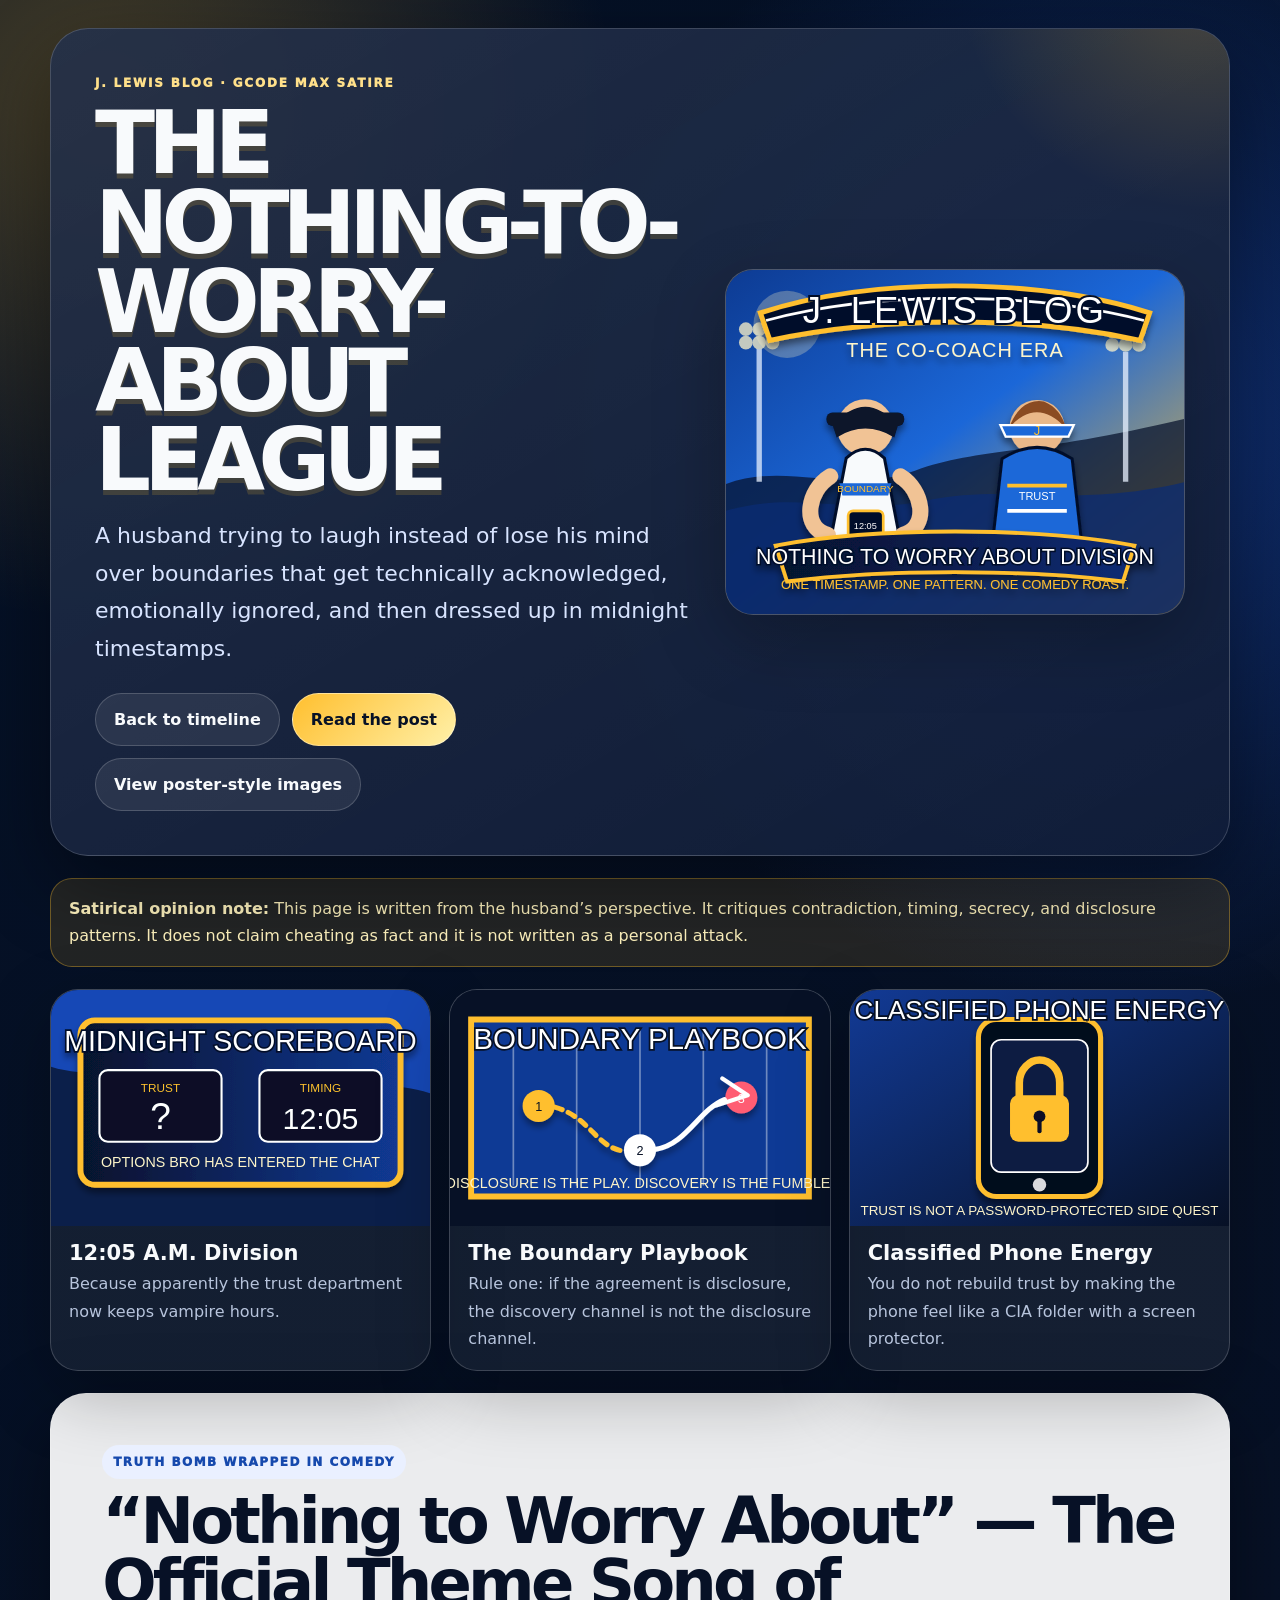
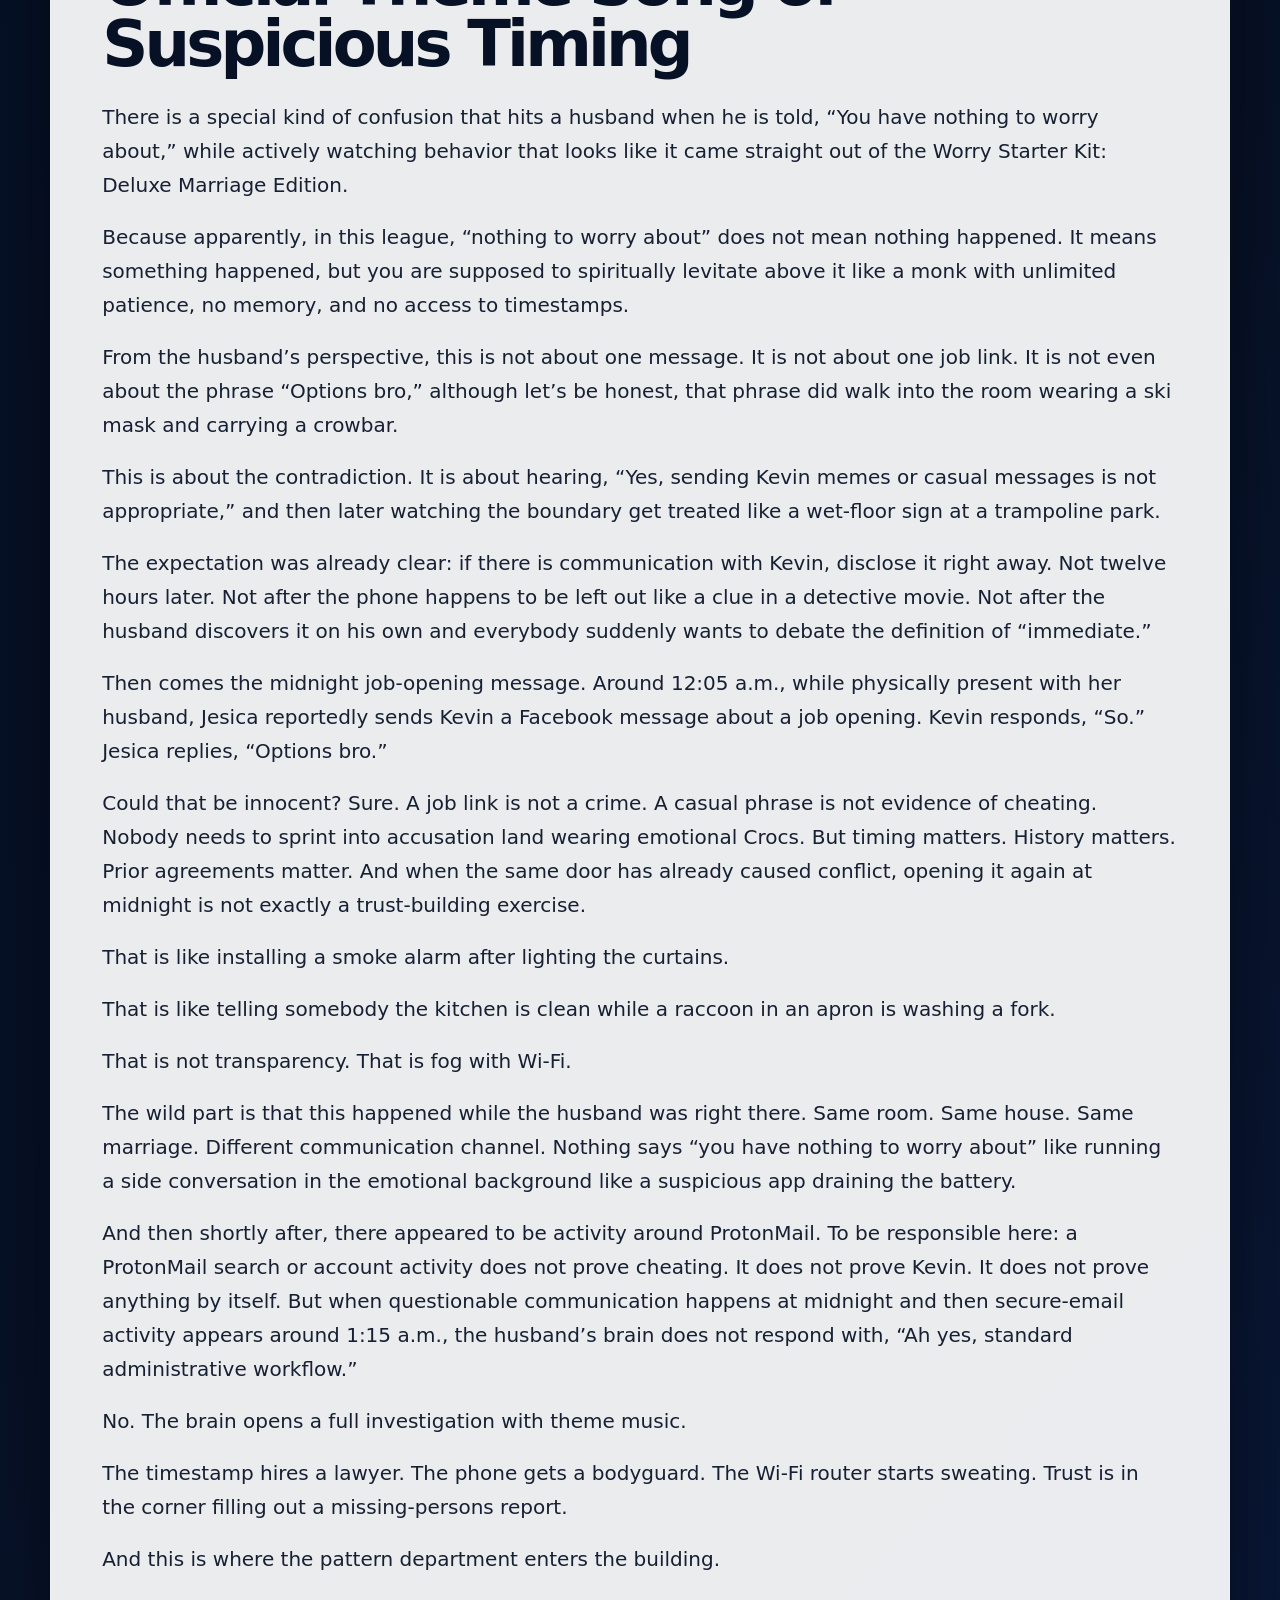
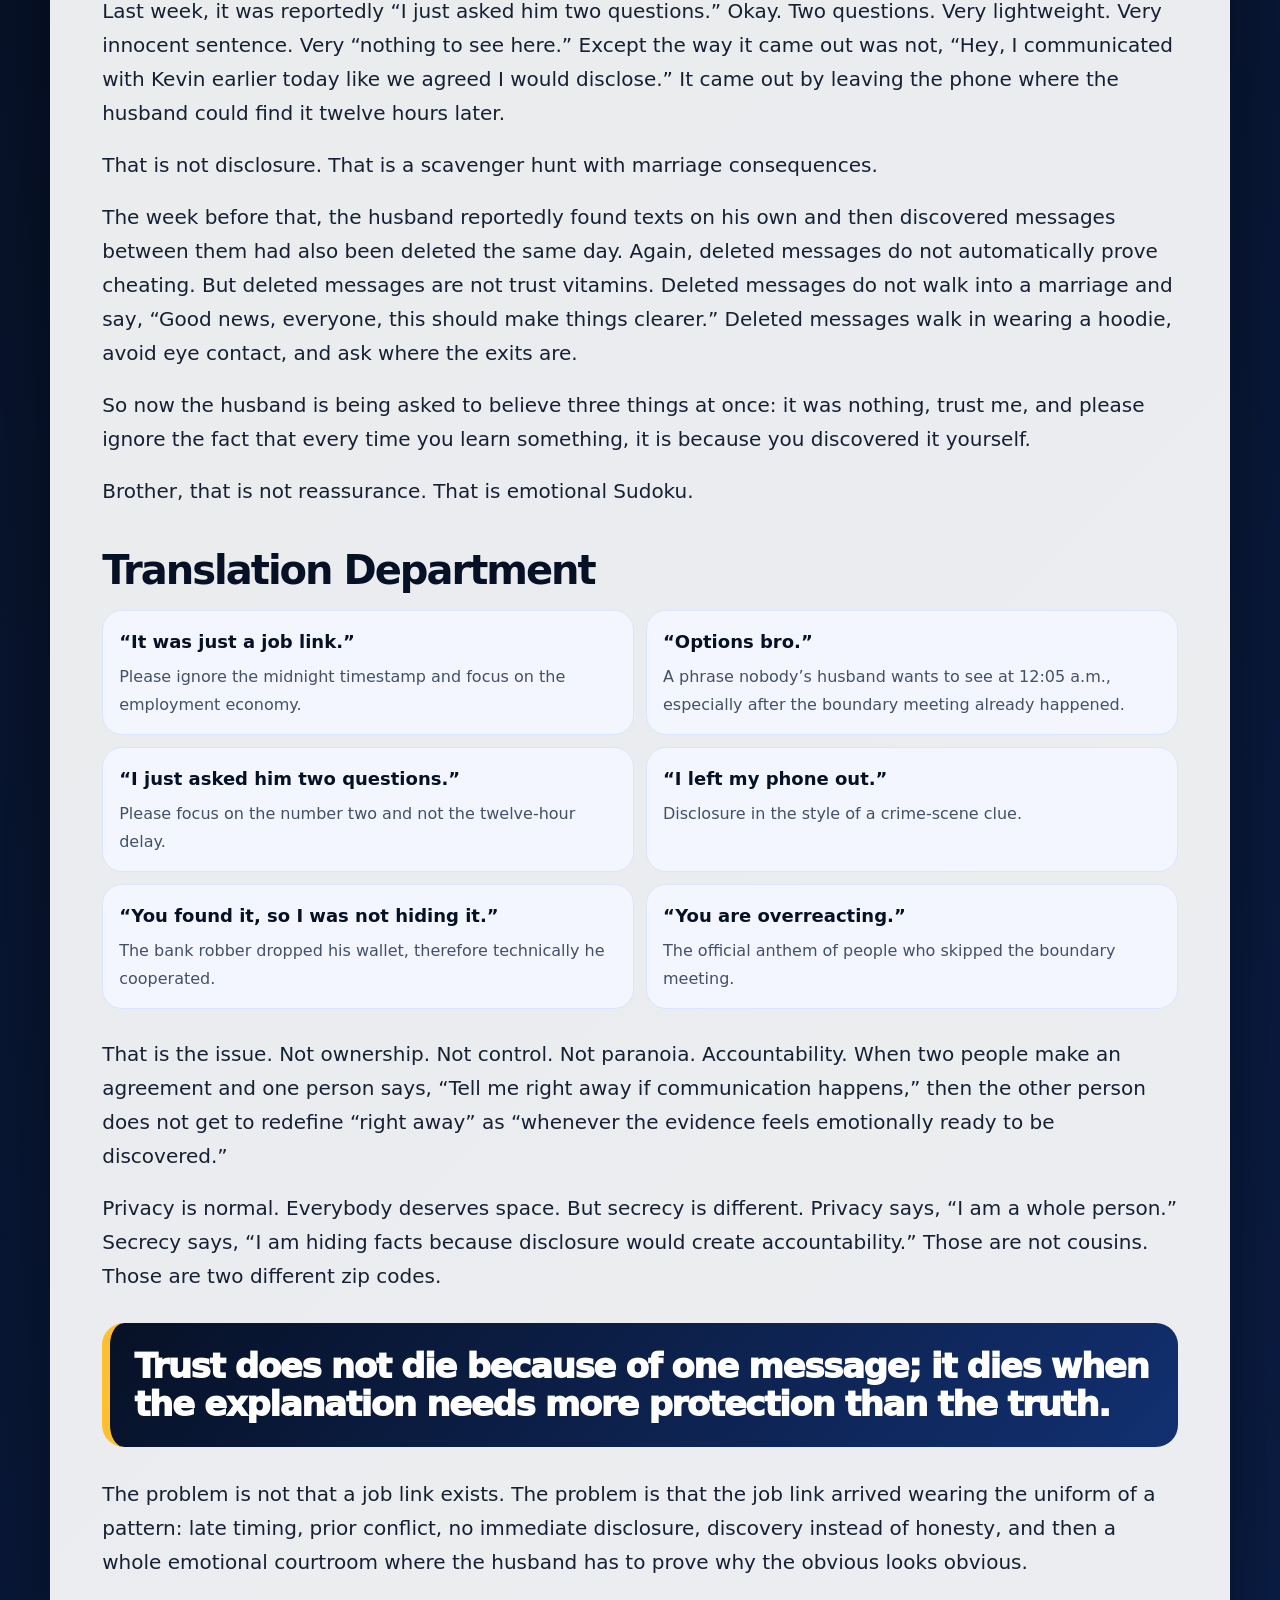
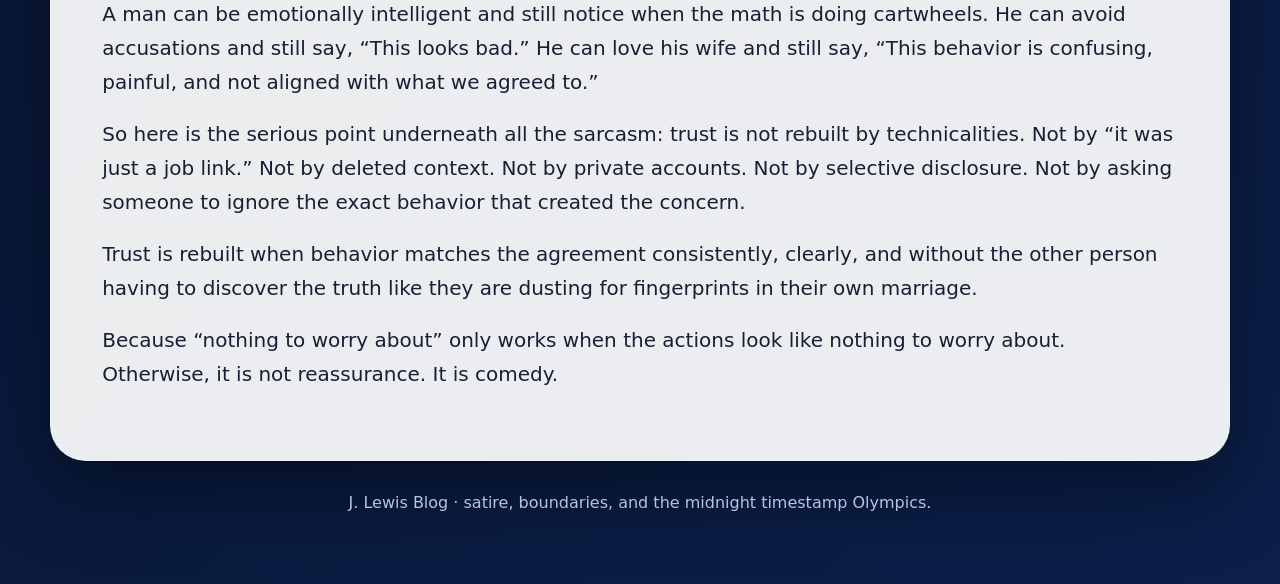
==== nothing-to-worry-about.html @ 097d2acc "Move J Lewis blog to subpage" ====
<!DOCTYPE html>
<html lang="en">
<head>
  <meta charset="utf-8" />
  <meta name="viewport" content="width=device-width, initial-scale=1" />
  <title>J. Lewis Blog | The Nothing-To-Worry-About League</title>
  <meta name="description" content="A satirical J. Lewis blog post about boundaries, midnight messages, disclosure-by-discovery, and the contradiction between reassurance and behavior." />
  <meta property="og:title" content="J. Lewis Blog | The Nothing-To-Worry-About League" />
  <meta property="og:description" content="A truth bomb wrapped in comedy: from the husband's perspective, the issue is not one message — it is trust, timing, secrecy, and mixed signals." />
  <meta property="og:image" content="assets/coach-poster.svg" />
  <link rel="stylesheet" href="styles.css" />
</head>
<body>
  <main class="site-shell">
    <header class="hero">
      <div class="hero-copy">
        <p class="eyebrow">J. Lewis Blog · Gcode Max Satire</p>
        <h1>The Nothing-To-Worry-About League</h1>
        <p class="subtitle">A husband trying to laugh instead of lose his mind over boundaries that get technically acknowledged, emotionally ignored, and then dressed up in midnight timestamps.</p>
        <div class="hero-actions">
          <a href="index.html" class="button">Back to timeline</a>
          <a href="#post" class="button primary">Read the post</a>
          <a href="#posters" class="button">View poster-style images</a>
        </div>
      </div>
      <figure class="hero-art">
        <img src="assets/coach-poster.svg" alt="Blue and gold sports-poster style image for the J. Lewis blog" />
      </figure>
    </header>

    <section class="notice">
      <strong>Satirical opinion note:</strong> This page is written from the husband’s perspective. It critiques contradiction, timing, secrecy, and disclosure patterns. It does not claim cheating as fact and it is not written as a personal attack.
    </section>

    <section id="posters" class="poster-grid">
      <article class="poster-card">
        <img src="assets/midnight-scoreboard.svg" alt="Midnight scoreboard poster graphic" />
        <h2>12:05 A.M. Division</h2>
        <p>Because apparently the trust department now keeps vampire hours.</p>
      </article>
      <article class="poster-card">
        <img src="assets/boundary-playbook.svg" alt="Boundary playbook poster graphic" />
        <h2>The Boundary Playbook</h2>
        <p>Rule one: if the agreement is disclosure, the discovery channel is not the disclosure channel.</p>
      </article>
      <article class="poster-card">
        <img src="assets/phone-locker.svg" alt="Phone locker poster graphic" />
        <h2>Classified Phone Energy</h2>
        <p>You do not rebuild trust by making the phone feel like a CIA folder with a screen protector.</p>
      </article>
    </section>

    <article id="post" class="blog-post">
      <p class="tagline">Truth bomb wrapped in comedy</p>
      <h2>“Nothing to Worry About” — The Official Theme Song of Suspicious Timing</h2>

      <p>There is a special kind of confusion that hits a husband when he is told, “You have nothing to worry about,” while actively watching behavior that looks like it came straight out of the Worry Starter Kit: Deluxe Marriage Edition.</p>

      <p>Because apparently, in this league, “nothing to worry about” does not mean nothing happened. It means something happened, but you are supposed to spiritually levitate above it like a monk with unlimited patience, no memory, and no access to timestamps.</p>

      <p>From the husband’s perspective, this is not about one message. It is not about one job link. It is not even about the phrase “Options bro,” although let’s be honest, that phrase did walk into the room wearing a ski mask and carrying a crowbar.</p>

      <p>This is about the contradiction. It is about hearing, “Yes, sending Kevin memes or casual messages is not appropriate,” and then later watching the boundary get treated like a wet-floor sign at a trampoline park.</p>

      <p>The expectation was already clear: if there is communication with Kevin, disclose it right away. Not twelve hours later. Not after the phone happens to be left out like a clue in a detective movie. Not after the husband discovers it on his own and everybody suddenly wants to debate the definition of “immediate.”</p>

      <p>Then comes the midnight job-opening message. Around 12:05 a.m., while physically present with her husband, Jesica reportedly sends Kevin a Facebook message about a job opening. Kevin responds, “So.” Jesica replies, “Options bro.”</p>

      <p>Could that be innocent? Sure. A job link is not a crime. A casual phrase is not evidence of cheating. Nobody needs to sprint into accusation land wearing emotional Crocs. But timing matters. History matters. Prior agreements matter. And when the same door has already caused conflict, opening it again at midnight is not exactly a trust-building exercise.</p>

      <p>That is like installing a smoke alarm after lighting the curtains.</p>
      <p>That is like telling somebody the kitchen is clean while a raccoon in an apron is washing a fork.</p>
      <p>That is not transparency. That is fog with Wi-Fi.</p>

      <p>The wild part is that this happened while the husband was right there. Same room. Same house. Same marriage. Different communication channel. Nothing says “you have nothing to worry about” like running a side conversation in the emotional background like a suspicious app draining the battery.</p>

      <p>And then shortly after, there appeared to be activity around ProtonMail. To be responsible here: a ProtonMail search or account activity does not prove cheating. It does not prove Kevin. It does not prove anything by itself. But when questionable communication happens at midnight and then secure-email activity appears around 1:15 a.m., the husband’s brain does not respond with, “Ah yes, standard administrative workflow.”</p>

      <p>No. The brain opens a full investigation with theme music.</p>

      <p>The timestamp hires a lawyer. The phone gets a bodyguard. The Wi-Fi router starts sweating. Trust is in the corner filling out a missing-persons report.</p>

      <p>And this is where the pattern department enters the building.</p>

      <p>Last week, it was reportedly “I just asked him two questions.” Okay. Two questions. Very lightweight. Very innocent sentence. Very “nothing to see here.” Except the way it came out was not, “Hey, I communicated with Kevin earlier today like we agreed I would disclose.” It came out by leaving the phone where the husband could find it twelve hours later.</p>

      <p>That is not disclosure. That is a scavenger hunt with marriage consequences.</p>

      <p>The week before that, the husband reportedly found texts on his own and then discovered messages between them had also been deleted the same day. Again, deleted messages do not automatically prove cheating. But deleted messages are not trust vitamins. Deleted messages do not walk into a marriage and say, “Good news, everyone, this should make things clearer.” Deleted messages walk in wearing a hoodie, avoid eye contact, and ask where the exits are.</p>

      <p>So now the husband is being asked to believe three things at once: it was nothing, trust me, and please ignore the fact that every time you learn something, it is because you discovered it yourself.</p>

      <p>Brother, that is not reassurance. That is emotional Sudoku.</p>

      <h3>Translation Department</h3>

      <div class="translation-grid">
        <div><strong>“It was just a job link.”</strong><span>Please ignore the midnight timestamp and focus on the employment economy.</span></div>
        <div><strong>“Options bro.”</strong><span>A phrase nobody’s husband wants to see at 12:05 a.m., especially after the boundary meeting already happened.</span></div>
        <div><strong>“I just asked him two questions.”</strong><span>Please focus on the number two and not the twelve-hour delay.</span></div>
        <div><strong>“I left my phone out.”</strong><span>Disclosure in the style of a crime-scene clue.</span></div>
        <div><strong>“You found it, so I was not hiding it.”</strong><span>The bank robber dropped his wallet, therefore technically he cooperated.</span></div>
        <div><strong>“You are overreacting.”</strong><span>The official anthem of people who skipped the boundary meeting.</span></div>
      </div>

      <p>That is the issue. Not ownership. Not control. Not paranoia. Accountability. When two people make an agreement and one person says, “Tell me right away if communication happens,” then the other person does not get to redefine “right away” as “whenever the evidence feels emotionally ready to be discovered.”</p>

      <p>Privacy is normal. Everybody deserves space. But secrecy is different. Privacy says, “I am a whole person.” Secrecy says, “I am hiding facts because disclosure would create accountability.” Those are not cousins. Those are two different zip codes.</p>

      <blockquote>Trust does not die because of one message; it dies when the explanation needs more protection than the truth.</blockquote>

      <p>The problem is not that a job link exists. The problem is that the job link arrived wearing the uniform of a pattern: late timing, prior conflict, no immediate disclosure, discovery instead of honesty, and then a whole emotional courtroom where the husband has to prove why the obvious looks obvious.</p>

      <p>A man can be emotionally intelligent and still notice when the math is doing cartwheels. He can avoid accusations and still say, “This looks bad.” He can love his wife and still say, “This behavior is confusing, painful, and not aligned with what we agreed to.”</p>

      <p>So here is the serious point underneath all the sarcasm: trust is not rebuilt by technicalities. Not by “it was just a job link.” Not by deleted context. Not by private accounts. Not by selective disclosure. Not by asking someone to ignore the exact behavior that created the concern.</p>

      <p>Trust is rebuilt when behavior matches the agreement consistently, clearly, and without the other person having to discover the truth like they are dusting for fingerprints in their own marriage.</p>

      <p>Because “nothing to worry about” only works when the actions look like nothing to worry about. Otherwise, it is not reassurance. It is comedy.</p>
    </article>

    <footer>
      <p>J. Lewis Blog · satire, boundaries, and the midnight timestamp Olympics.</p>
    </footer>
  </main>
</body>
</html>
---- styles.css ----
:root {
  --bg: #071126;
  --bg2: #0b1f4a;
  --panel: rgba(9, 22, 51, 0.88);
  --panel2: rgba(255, 255, 255, 0.06);
  --line: rgba(255, 255, 255, 0.18);
  --text: #f8fafc;
  --muted: #b7c4dc;
  --gold: #ffbf2e;
  --gold2: #ffe08a;
  --blue: #1f65ff;
  --navy: #06112c;
  --white: #ffffff;
  --danger: #ff5d73;
  --radius: 28px;
  --shadow: 0 28px 80px rgba(0, 0, 0, 0.42);
}

* { box-sizing: border-box; }

html { scroll-behavior: smooth; }

body {
  margin: 0;
  font-family: ui-sans-serif, system-ui, -apple-system, BlinkMacSystemFont, "Segoe UI", sans-serif;
  color: var(--text);
  background:
    radial-gradient(circle at 8% 2%, rgba(255, 191, 46, .26), transparent 32rem),
    radial-gradient(circle at 88% 8%, rgba(31, 101, 255, .36), transparent 36rem),
    linear-gradient(135deg, #041025 0%, #071126 44%, #0b1f4a 100%);
  line-height: 1.7;
}

.site-shell {
  width: min(1180px, calc(100% - 28px));
  margin: 0 auto;
  padding: 28px 0 52px;
}

.hero {
  display: grid;
  grid-template-columns: 1fr minmax(280px, 460px);
  gap: 24px;
  align-items: center;
  padding: clamp(22px, 4vw, 44px);
  border: 1px solid var(--line);
  border-radius: calc(var(--radius) + 10px);
  background:
    linear-gradient(150deg, rgba(255,255,255,.10), rgba(255,255,255,.03)),
    var(--panel);
  box-shadow: var(--shadow);
  overflow: hidden;
  position: relative;
}

.hero::before {
  content: "";
  position: absolute;
  inset: -40% -20% auto auto;
  width: 520px;
  height: 520px;
  background: radial-gradient(circle, rgba(255, 191, 46, .23), transparent 68%);
  pointer-events: none;
}

.eyebrow {
  margin: 0 0 10px;
  color: var(--gold2);
  text-transform: uppercase;
  font-weight: 950;
  letter-spacing: .15em;
  font-size: 12px;
}

h1 {
  margin: 0;
  font-size: clamp(42px, 8vw, 88px);
  line-height: .9;
  letter-spacing: -.08em;
  text-transform: uppercase;
  text-shadow: 0 5px 0 rgba(255, 191, 46, .16);
}

.subtitle {
  max-width: 720px;
  margin: 18px 0 0;
  color: #d8e4ff;
  font-size: clamp(17px, 2vw, 22px);
}

.hero-actions {
  display: flex;
  flex-wrap: wrap;
  gap: 12px;
  margin-top: 26px;
}

.button {
  display: inline-flex;
  align-items: center;
  justify-content: center;
  border-radius: 999px;
  padding: 12px 18px;
  font-weight: 900;
  color: var(--text);
  text-decoration: none;
  border: 1px solid var(--line);
  background: rgba(255, 255, 255, .08);
}

.button.primary {
  background: linear-gradient(135deg, var(--gold), #fff0a8);
  color: #071126;
  border-color: rgba(255, 255, 255, .38);
}

.hero-art, .poster-card {
  margin: 0;
  border-radius: var(--radius);
  background: rgba(255, 255, 255, .06);
  border: 1px solid var(--line);
  overflow: hidden;
  box-shadow: 0 24px 70px rgba(0, 0, 0, .26);
}

.hero-art img, .poster-card img {
  display: block;
  width: 100%;
  height: auto;
}

.notice {
  margin: 22px 0;
  padding: 16px 18px;
  border-radius: 22px;
  border: 1px solid rgba(255, 191, 46, .36);
  background: rgba(255, 191, 46, .12);
  color: #fff3be;
}

.poster-grid {
  display: grid;
  grid-template-columns: repeat(3, 1fr);
  gap: 18px;
  margin: 22px 0;
}

.poster-card {
  padding-bottom: 18px;
}

.poster-card h2 {
  margin: 16px 18px 6px;
  font-size: 21px;
  line-height: 1.08;
}

.poster-card p {
  margin: 0 18px;
  color: var(--muted);
}

.blog-post {
  margin-top: 22px;
  padding: clamp(22px, 4vw, 56px);
  border: 1px solid var(--line);
  border-radius: calc(var(--radius) + 8px);
  background: rgba(255, 255, 255, .92);
  color: #172033;
  box-shadow: var(--shadow);
}

.blog-post .tagline {
  display: inline-flex;
  margin: 0 0 12px;
  border-radius: 999px;
  padding: 7px 11px;
  background: #eaf0ff;
  color: #1649ad;
  text-transform: uppercase;
  letter-spacing: .12em;
  font-size: 12px;
  font-weight: 950;
}

.blog-post h2 {
  color: #071126;
  font-size: clamp(34px, 6vw, 64px);
  line-height: .96;
  letter-spacing: -.06em;
  margin: 0 0 24px;
}

.blog-post h3 {
  color: #071126;
  font-size: clamp(26px, 4vw, 40px);
  line-height: 1;
  letter-spacing: -.05em;
  margin: 42px 0 18px;
}

.blog-post p {
  margin: 0 0 18px;
  font-size: clamp(17px, 1.8vw, 20px);
}

.translation-grid {
  display: grid;
  grid-template-columns: repeat(2, 1fr);
  gap: 12px;
  margin: 20px 0 28px;
}

.translation-grid div {
  border-radius: 20px;
  padding: 16px;
  background: #f3f6ff;
  border: 1px solid #dbe5ff;
}

.translation-grid strong {
  display: block;
  color: #071126;
  font-size: 18px;
  margin-bottom: 6px;
}

.translation-grid span {
  display: block;
  color: #445066;
}

blockquote {
  margin: 30px 0;
  padding: 24px;
  border-left: 8px solid var(--gold);
  border-radius: 22px;
  background: linear-gradient(135deg, #071126, #123071);
  color: #fff;
  font-size: clamp(23px, 3vw, 34px);
  line-height: 1.12;
  font-weight: 950;
  letter-spacing: -.04em;
}

footer {
  text-align: center;
  color: var(--muted);
  margin-top: 28px;
}

@media (max-width: 900px) {
  .hero, .poster-grid, .translation-grid {
    grid-template-columns: 1fr;
  }

  h1 {
    font-size: clamp(40px, 14vw, 68px);
  }
}
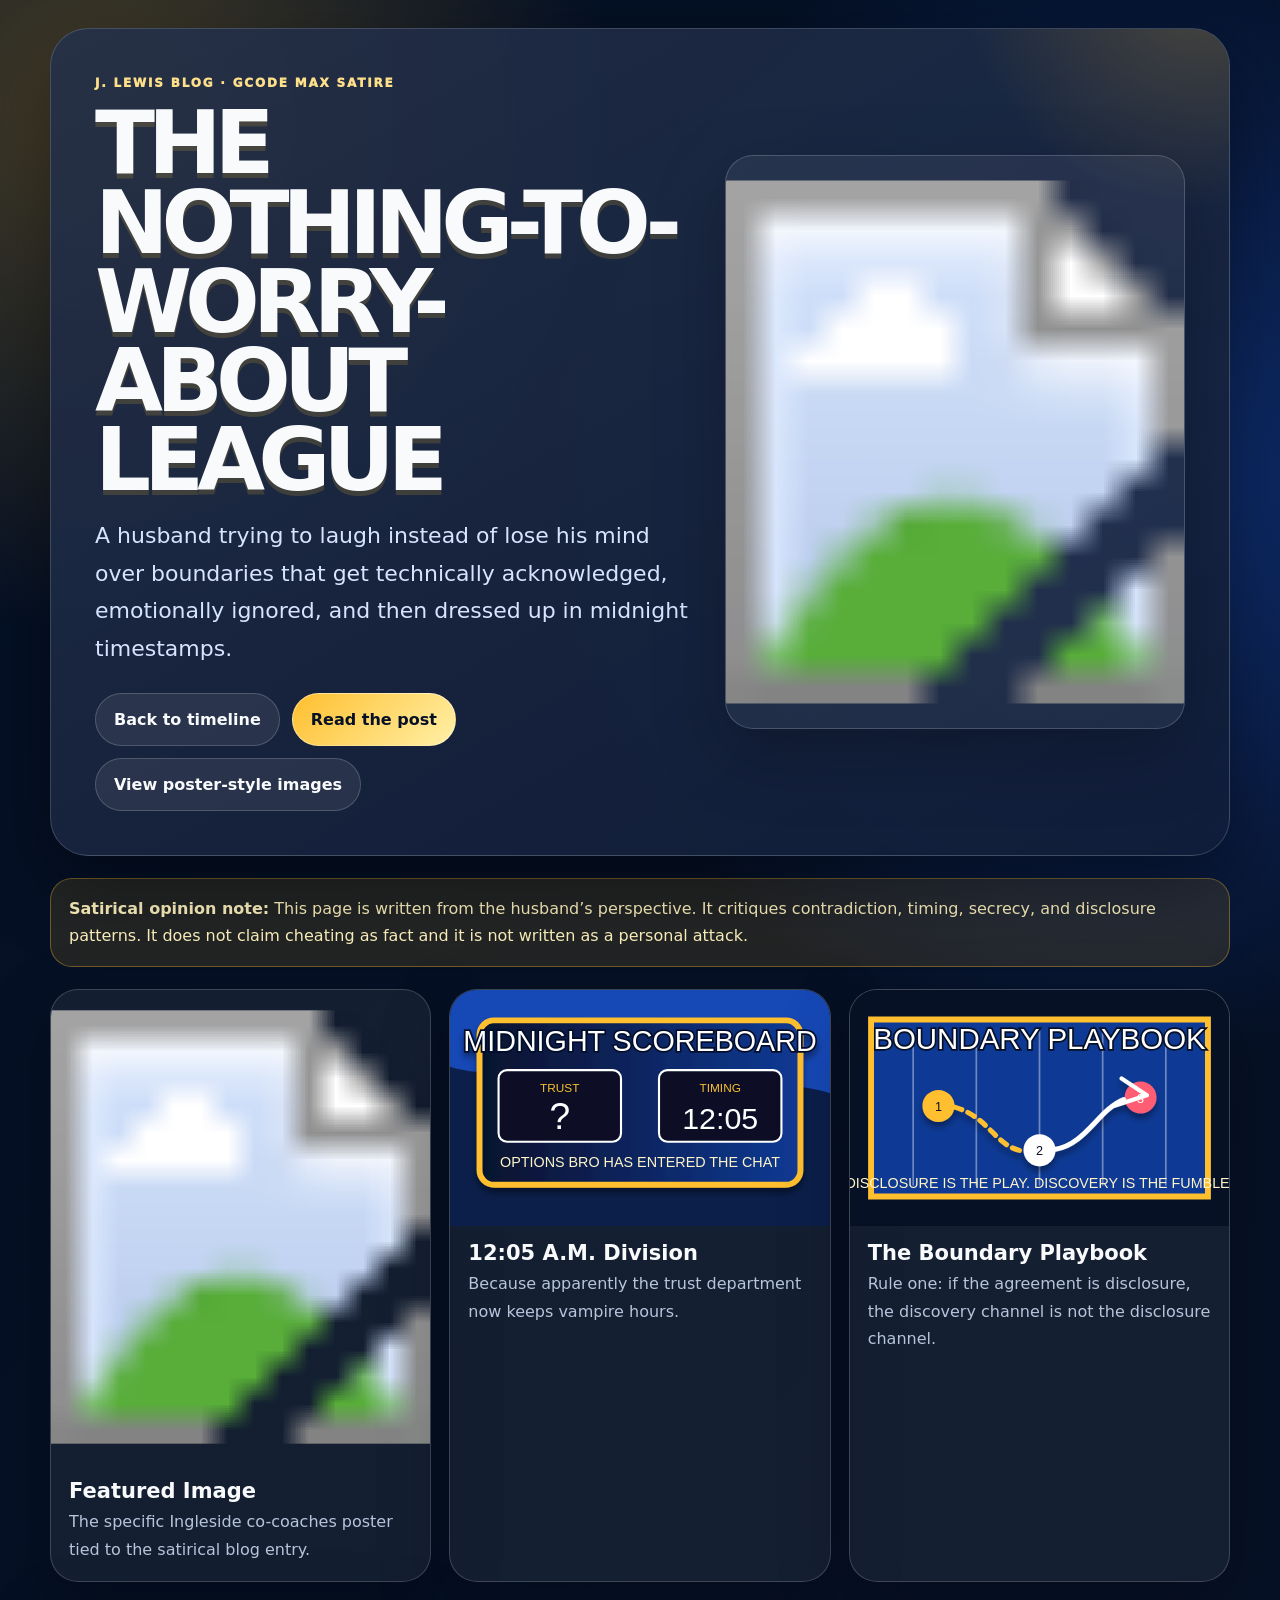
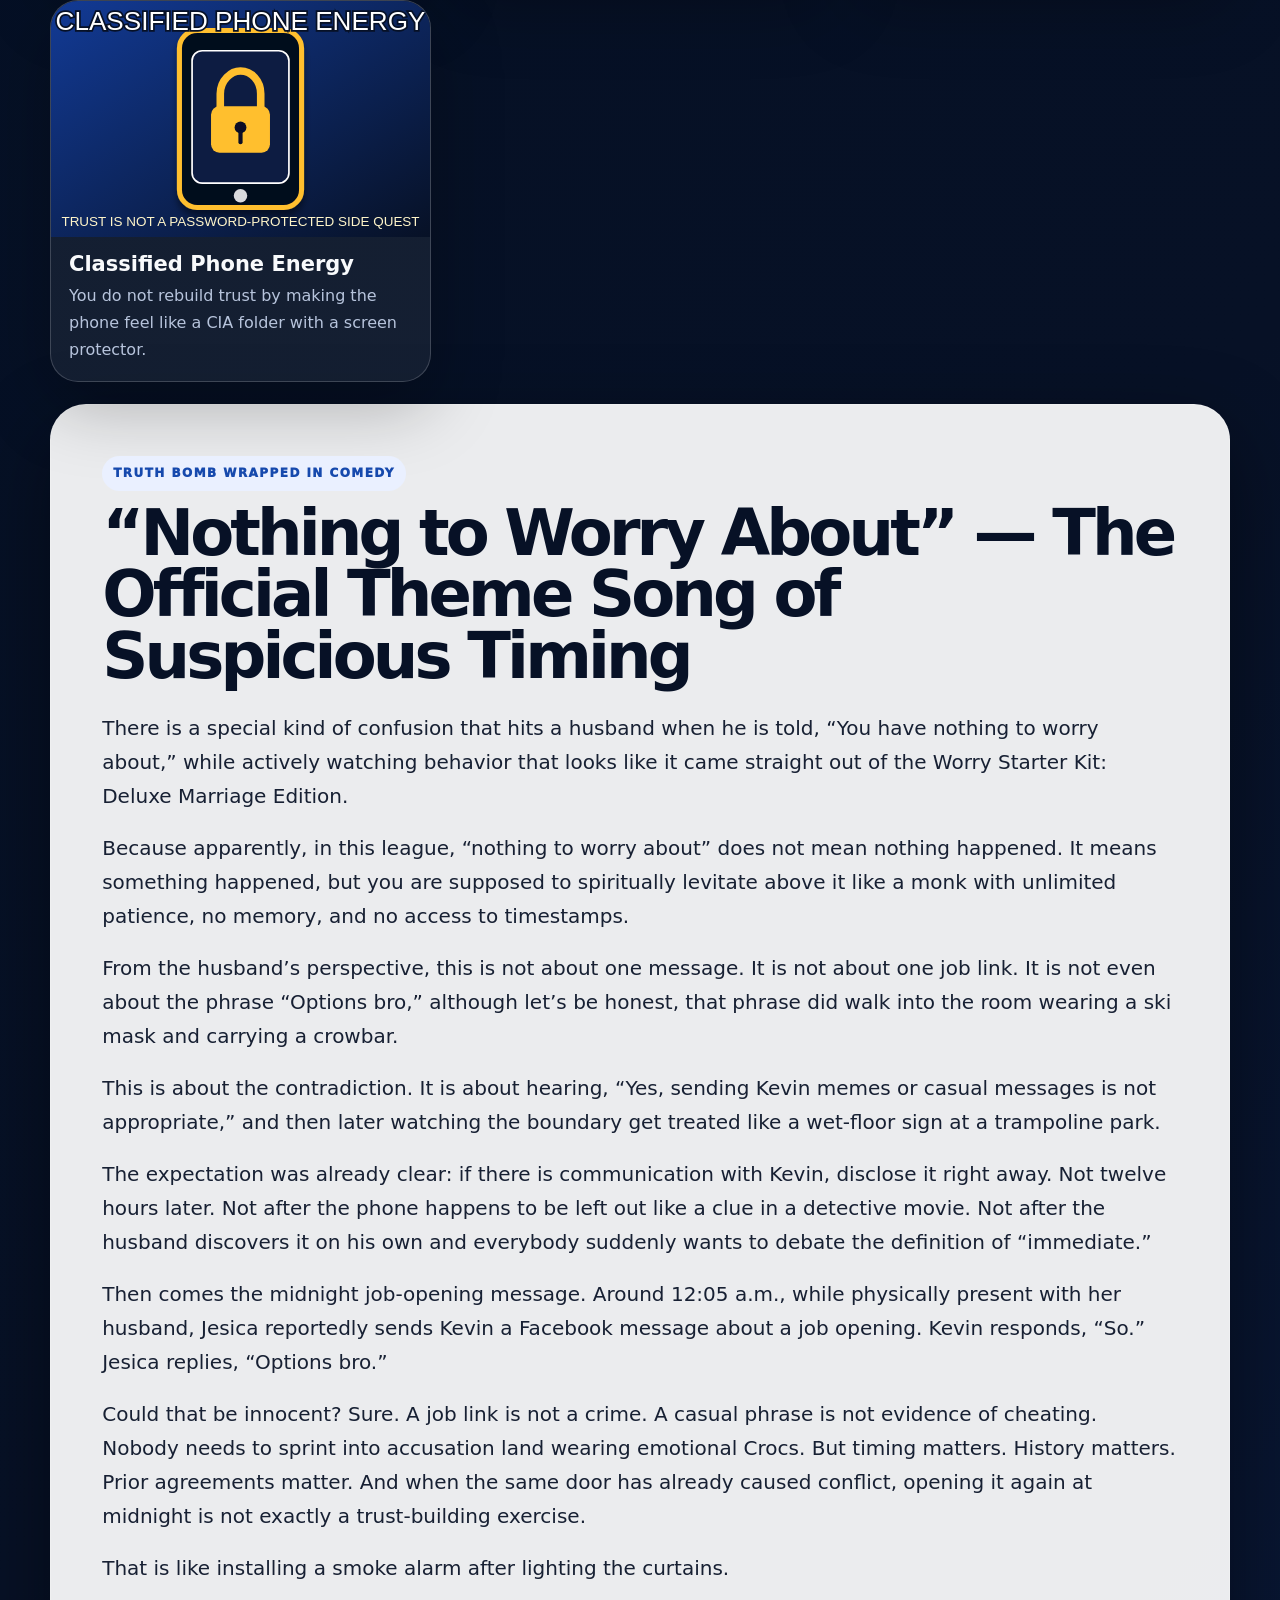
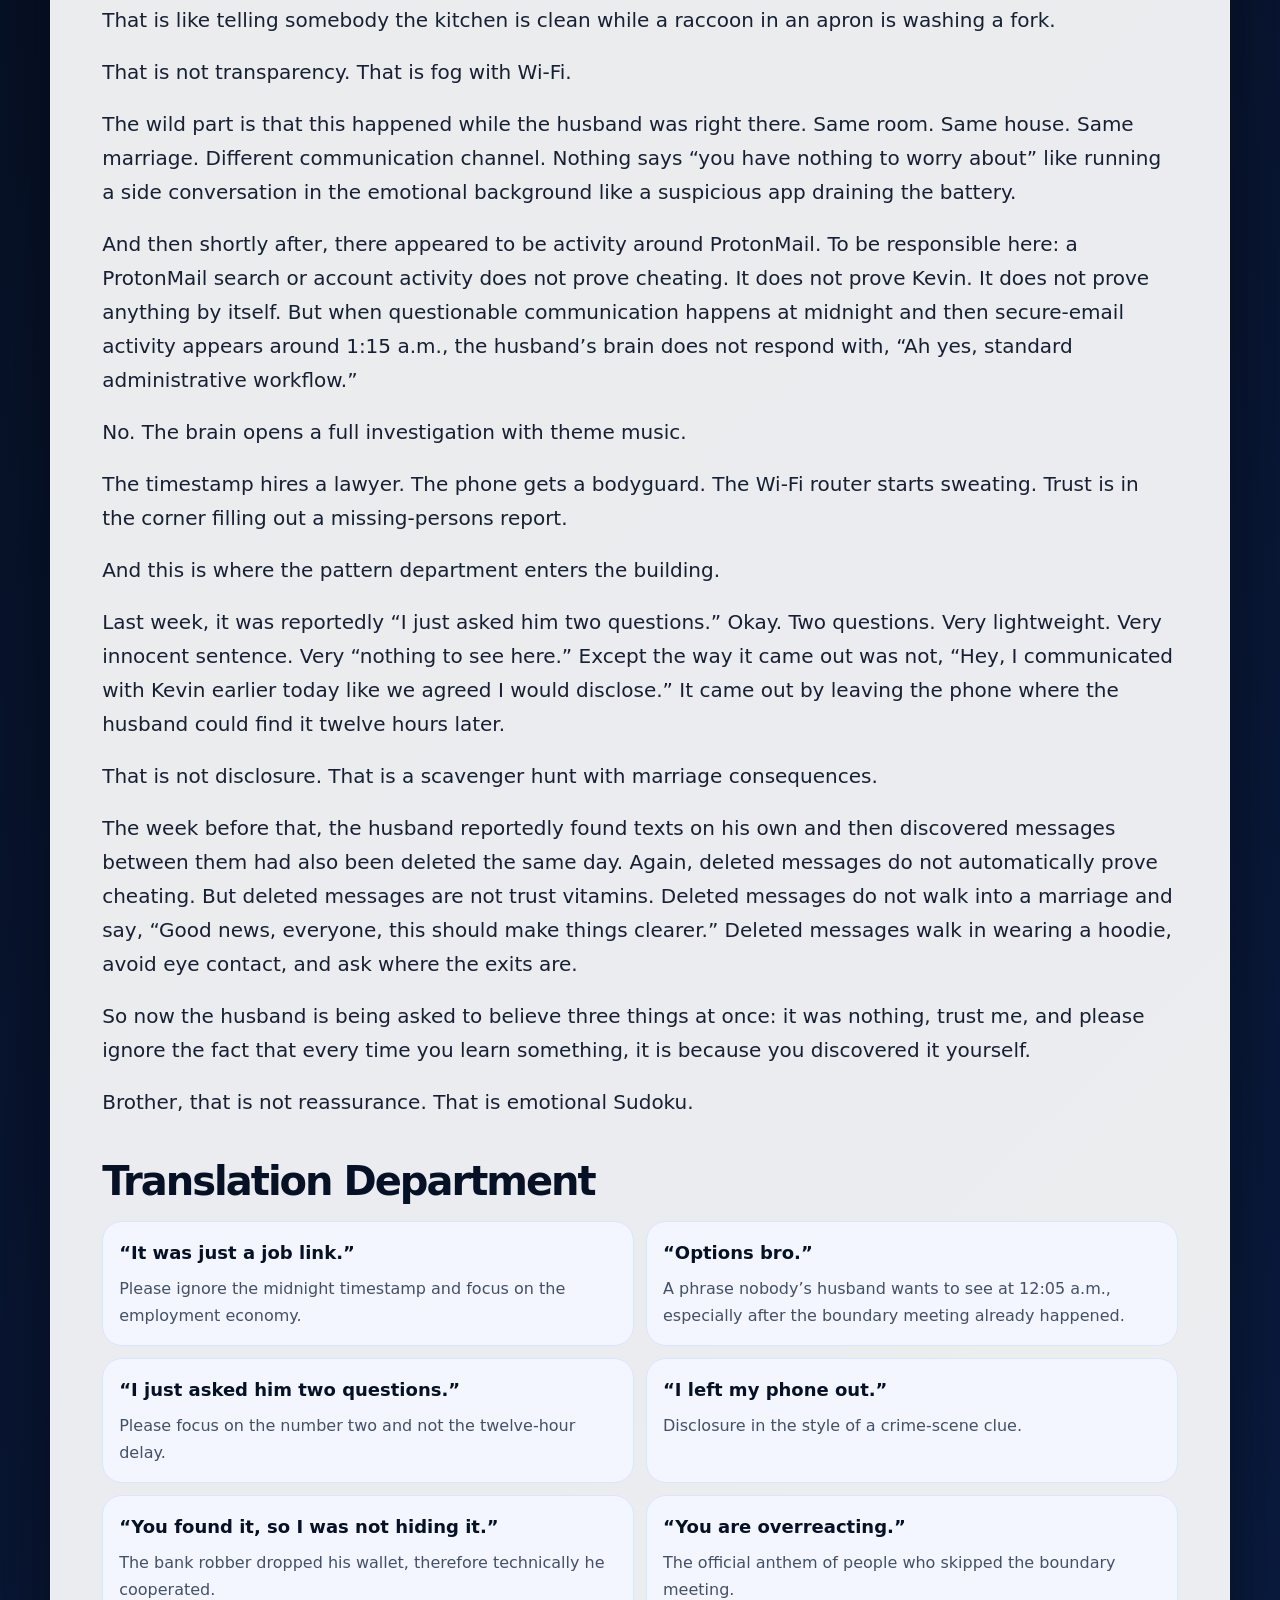
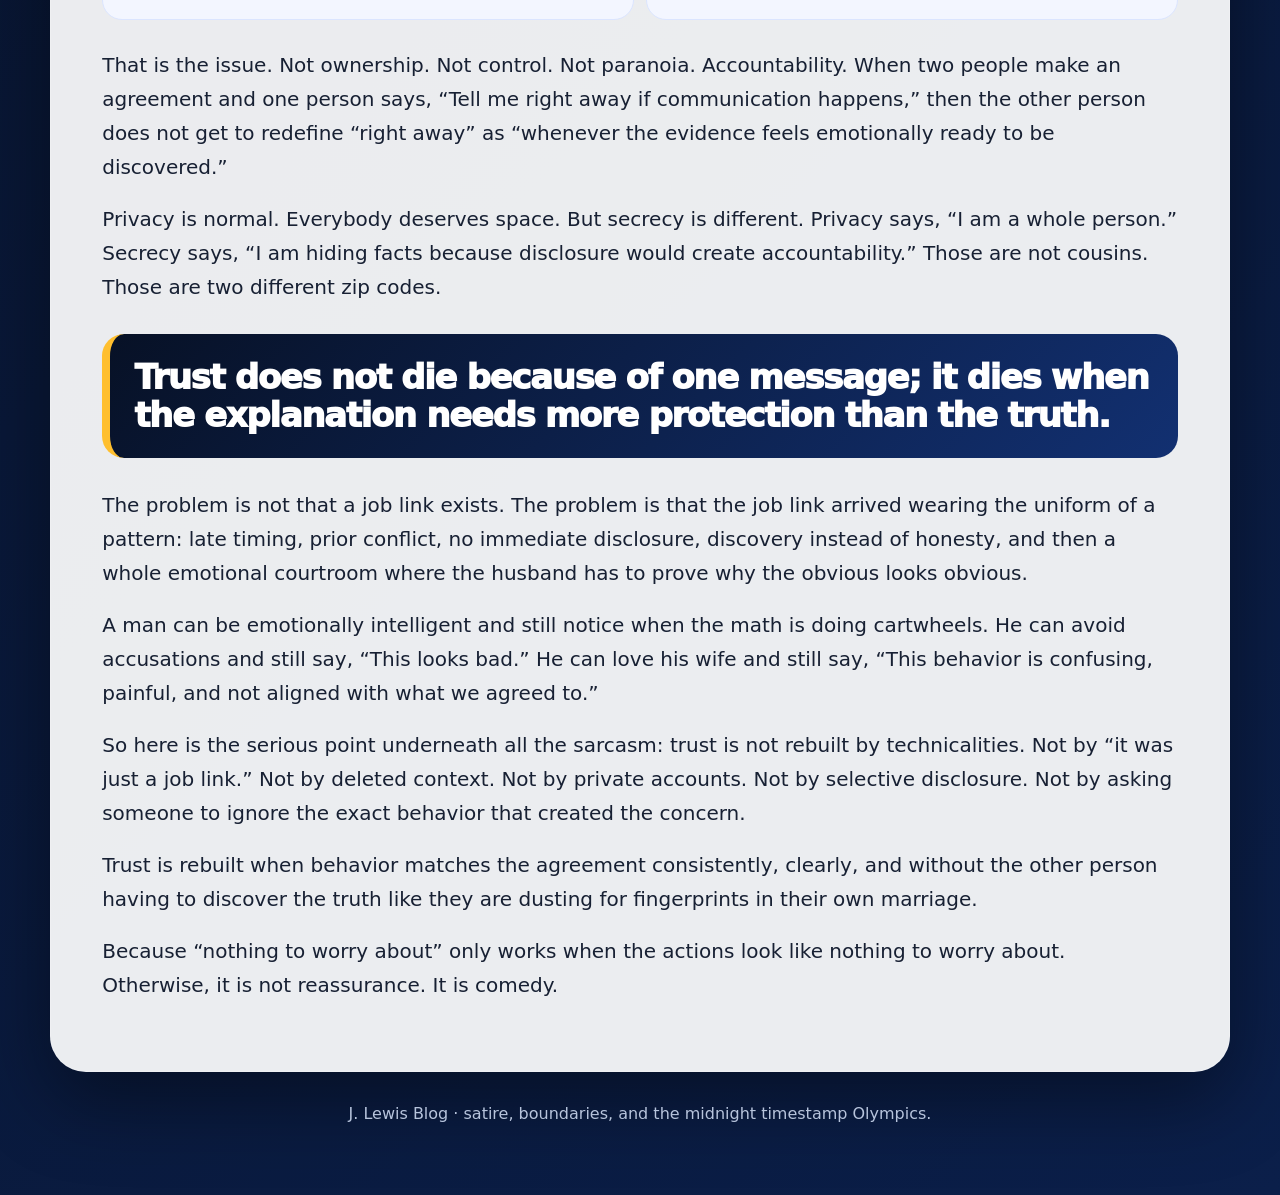
==== commit eabc8e3e: "Use uploaded Ingleside coaches image on satirical blog page" ====
--- a/nothing-to-worry-about.html
+++ b/nothing-to-worry-about.html
@@ -7,7 +7,7 @@
   <meta name="description" content="A satirical J. Lewis blog post about boundaries, midnight messages, disclosure-by-discovery, and the contradiction between reassurance and behavior." />
   <meta property="og:title" content="J. Lewis Blog | The Nothing-To-Worry-About League" />
   <meta property="og:description" content="A truth bomb wrapped in comedy: from the husband's perspective, the issue is not one message — it is trust, timing, secrecy, and mixed signals." />
-  <meta property="og:image" content="assets/coach-poster.svg" />
+  <meta property="og:image" content="assets/ingleside-coaches.svg" />
   <link rel="stylesheet" href="styles.css" />
 </head>
 <body>
@@ -24,7 +24,7 @@
         </div>
       </div>
       <figure class="hero-art">
-        <img src="assets/coach-poster.svg" alt="Blue and gold sports-poster style image for the J. Lewis blog" />
+        <img src="assets/ingleside-coaches.svg" alt="Ingleside co-coaches poster featuring Coach Kevin and Coach Jesica" />
       </figure>
     </header>
 
@@ -33,6 +33,11 @@
     </section>
 
     <section id="posters" class="poster-grid">
+      <article class="poster-card">
+        <img src="assets/ingleside-coaches.svg" alt="Uploaded Ingleside co-coaches poster" />
+        <h2>Featured Image</h2>
+        <p>The specific Ingleside co-coaches poster tied to the satirical blog entry.</p>
+      </article>
       <article class="poster-card">
         <img src="assets/midnight-scoreboard.svg" alt="Midnight scoreboard poster graphic" />
         <h2>12:05 A.M. Division</h2>
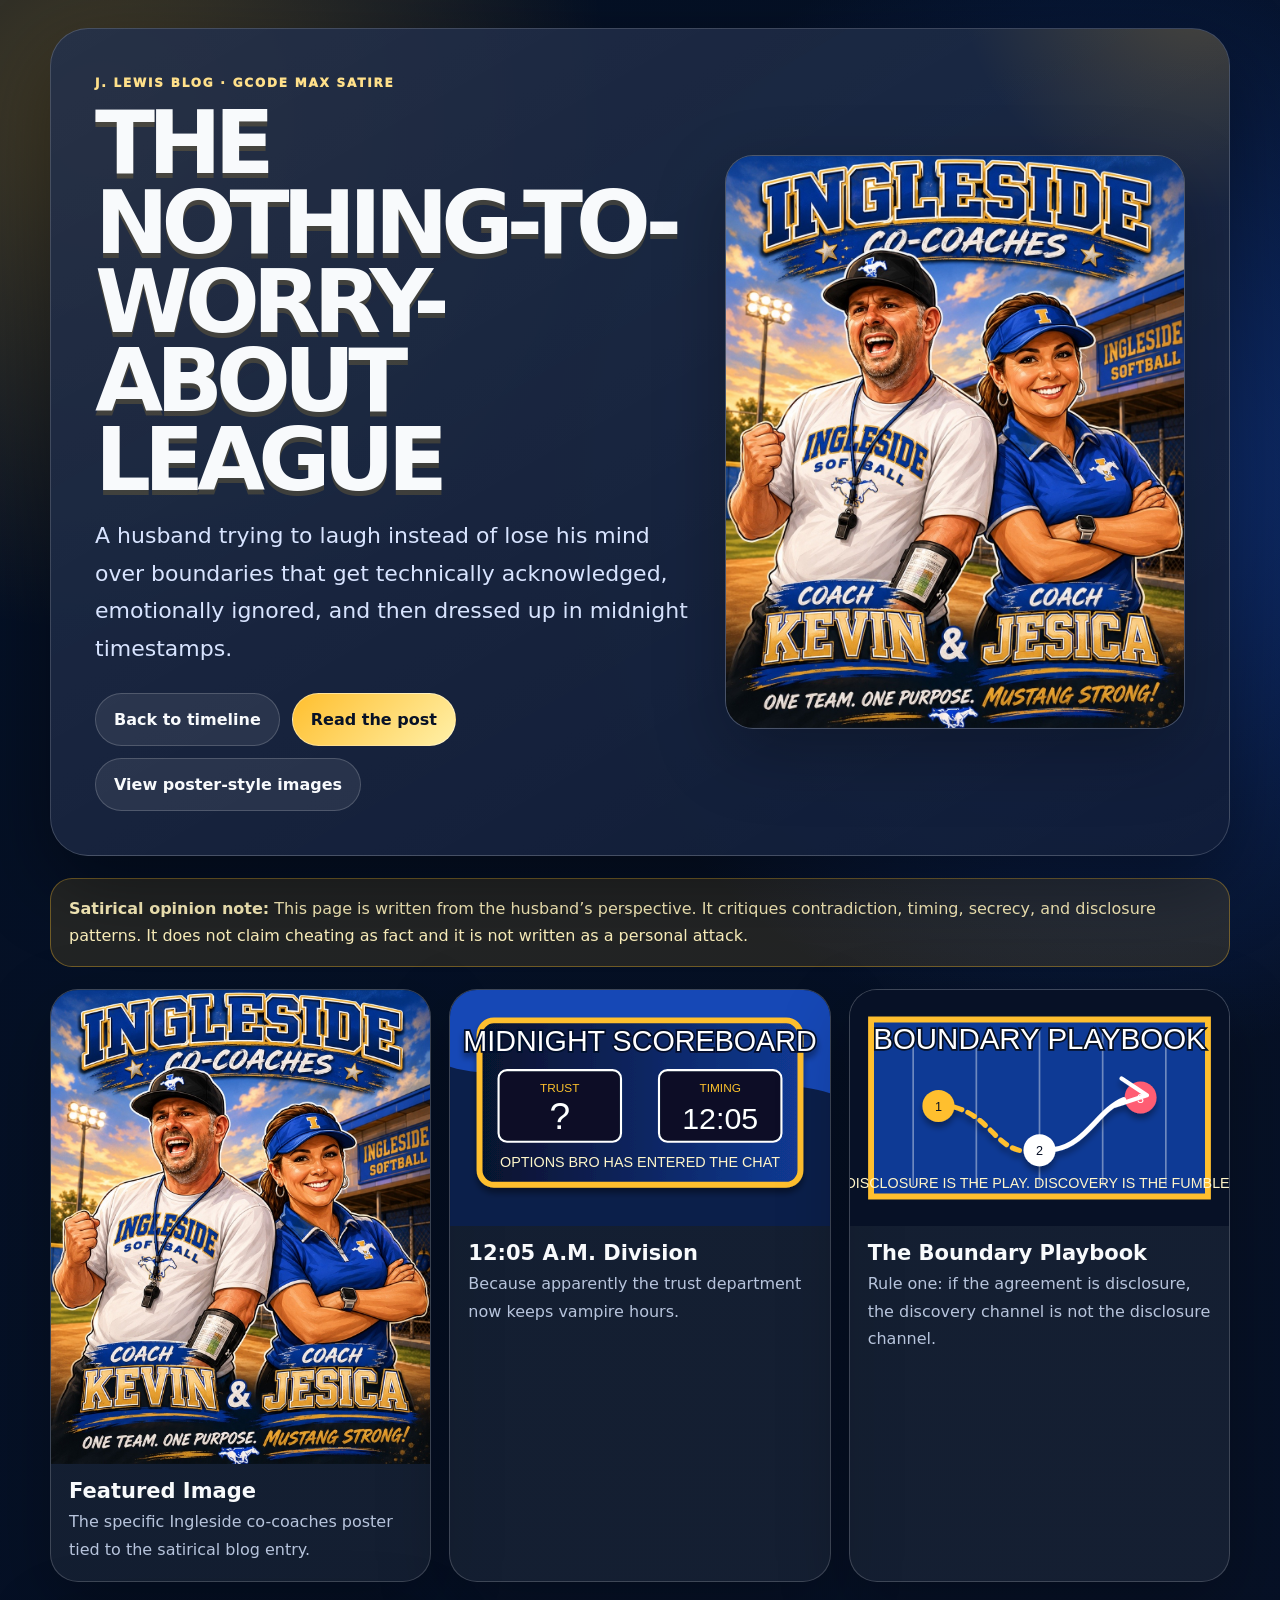
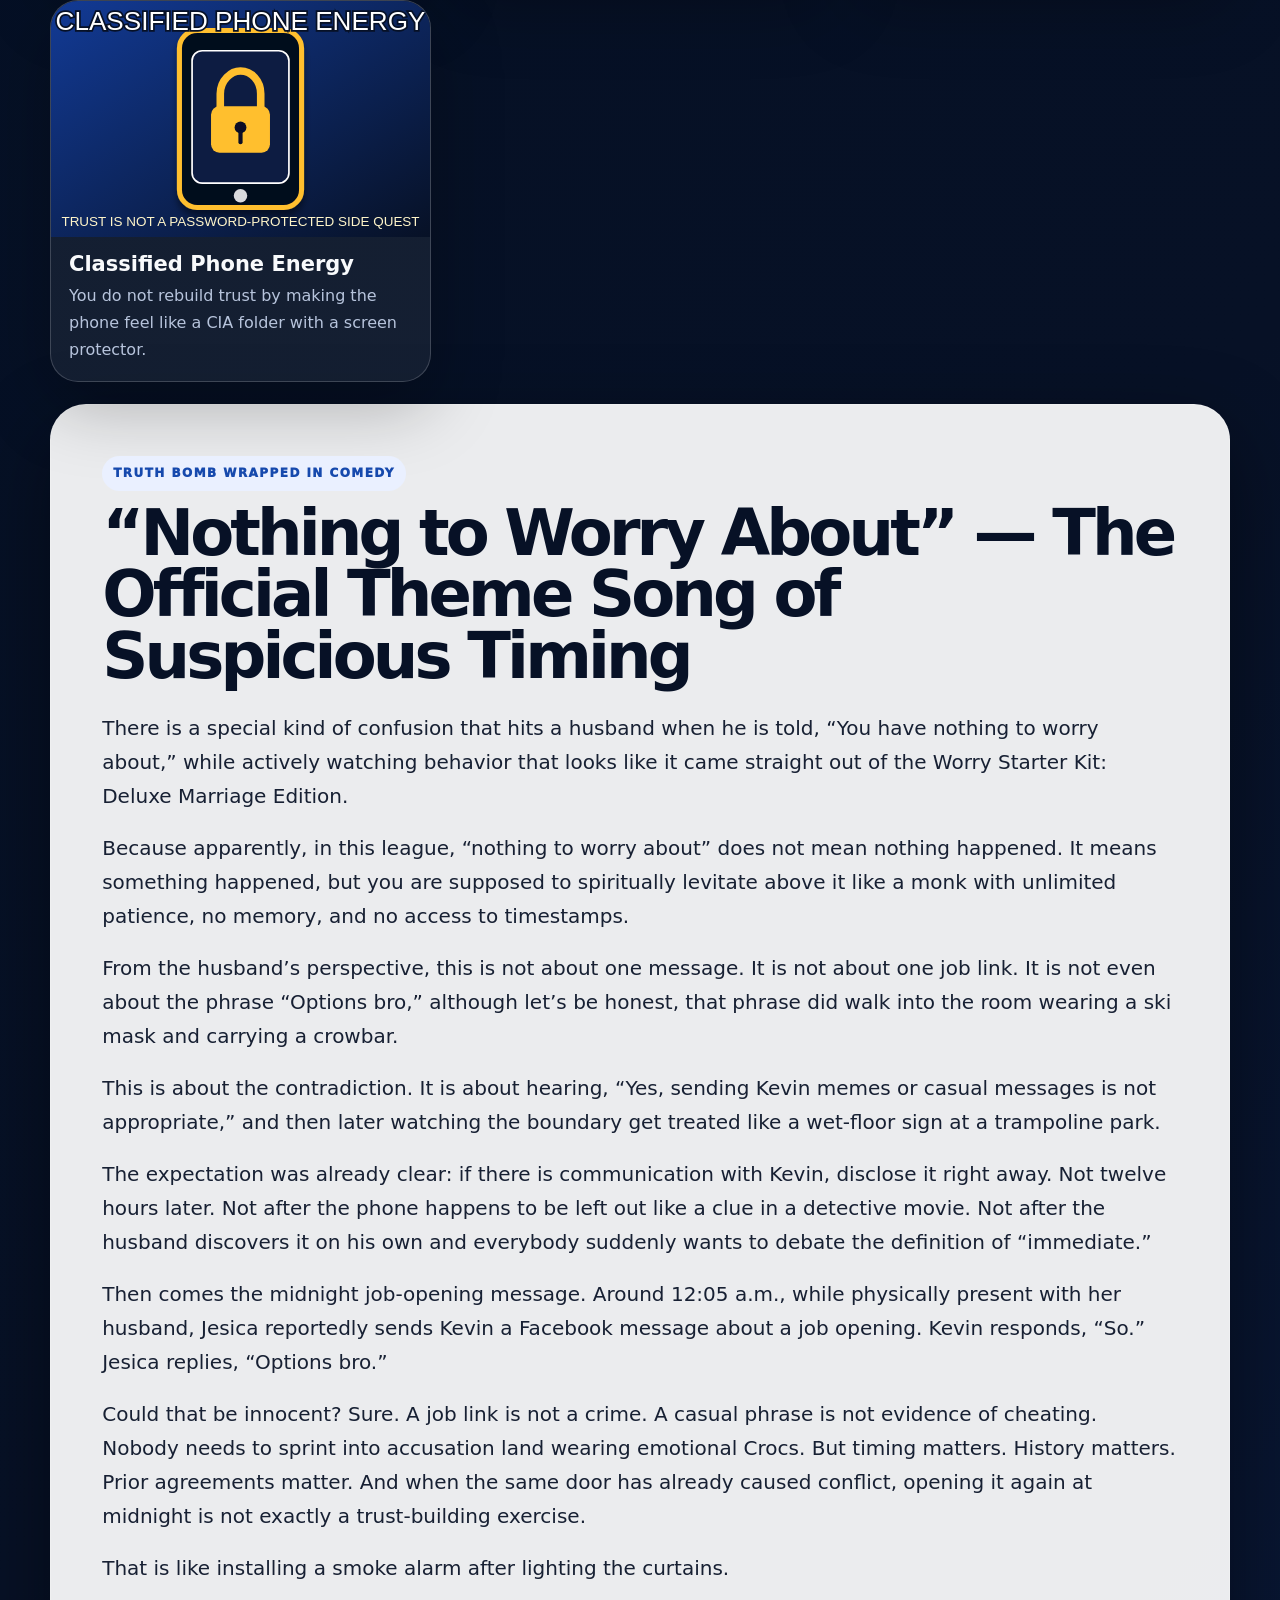
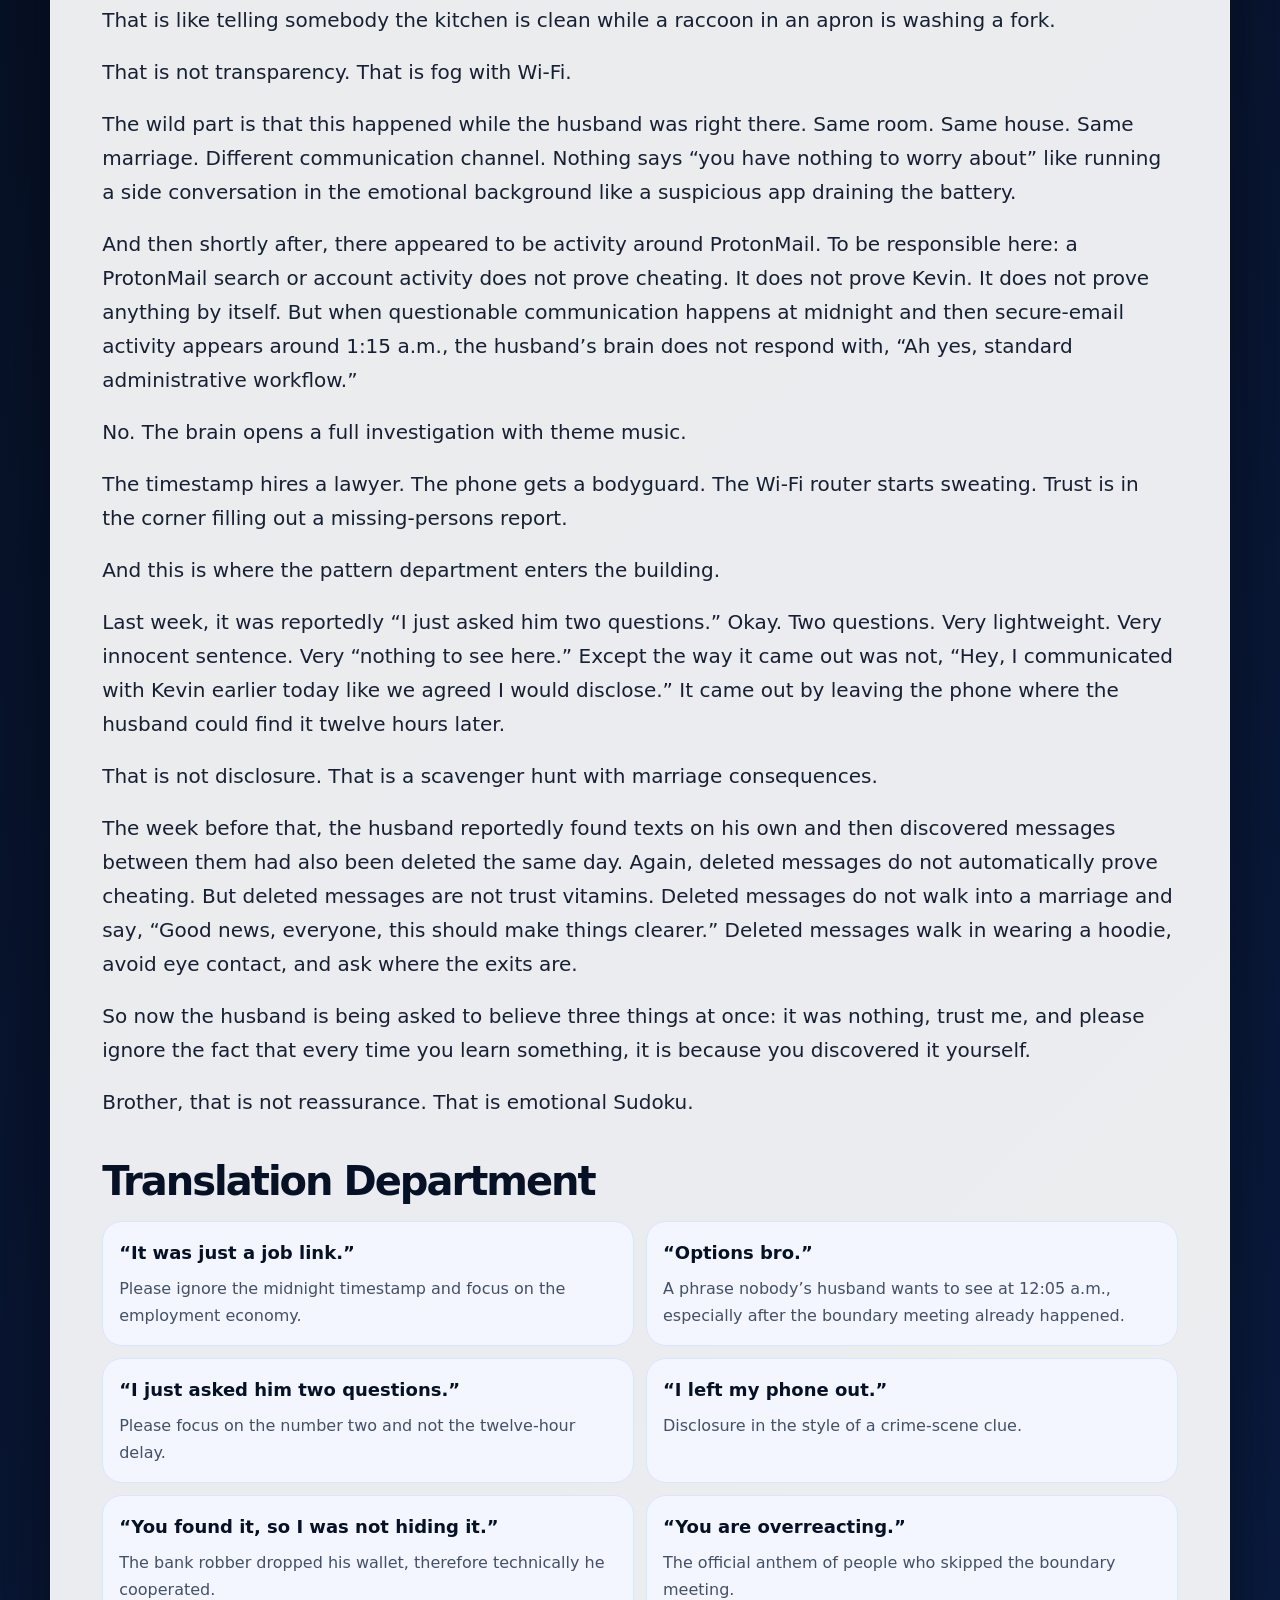
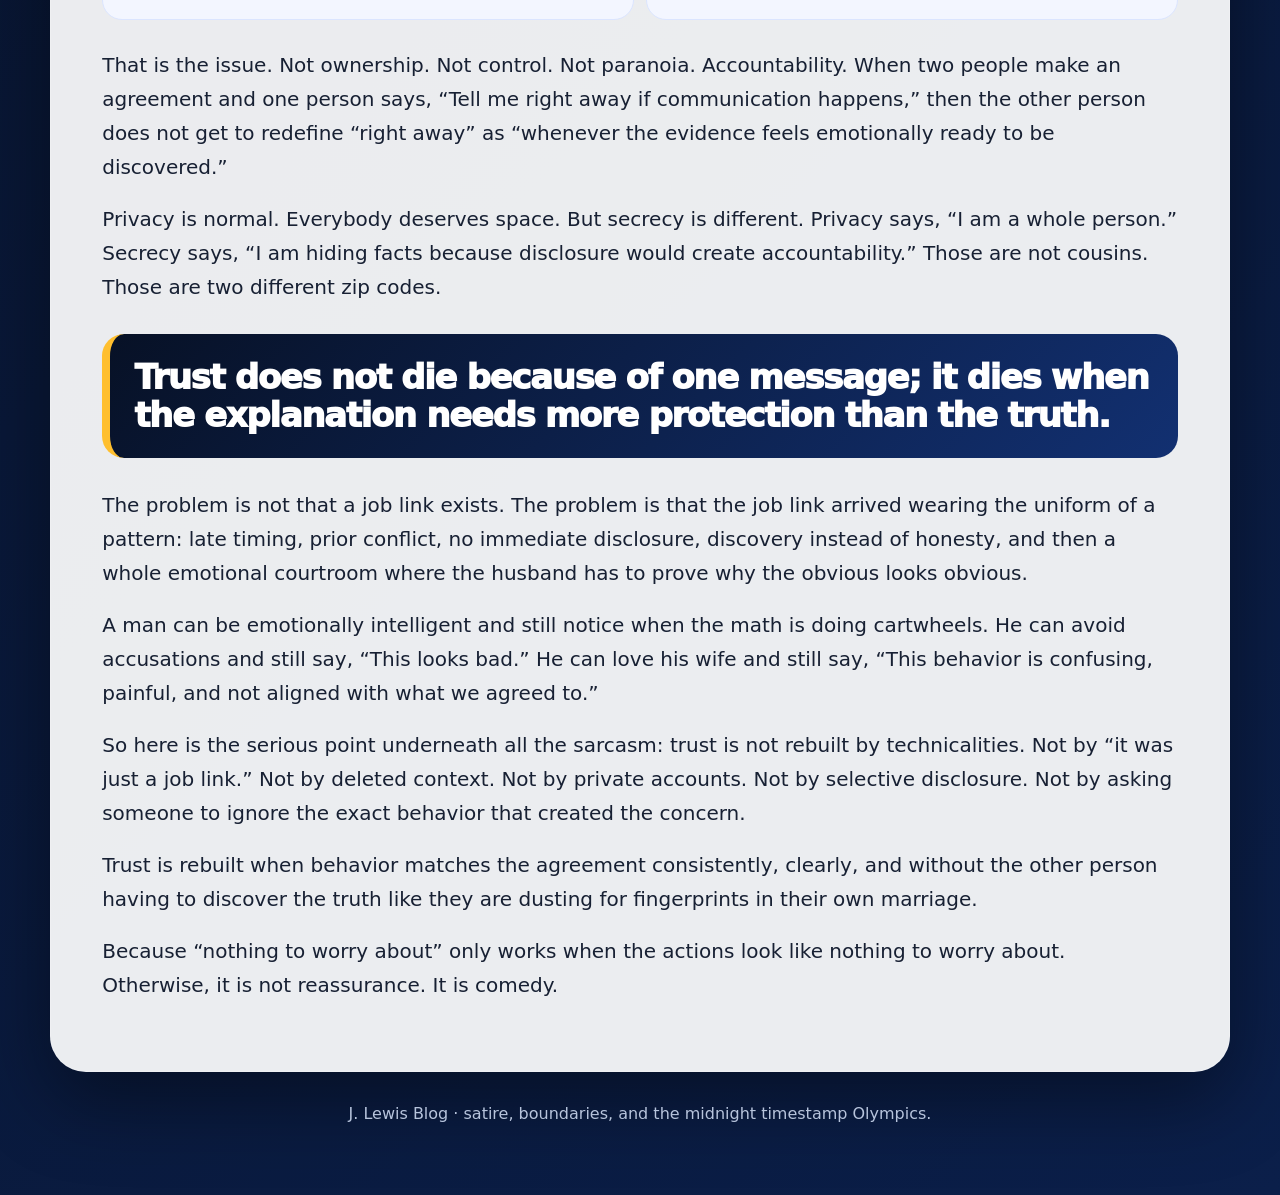
==== commit 82d9cbe2: "Update nothing-to-worry-about.html" ====
--- a/nothing-to-worry-about.html
+++ b/nothing-to-worry-about.html
@@ -3,7 +3,7 @@
 <head>
   <meta charset="utf-8" />
   <meta name="viewport" content="width=device-width, initial-scale=1" />
-  <title>J. Lewis Blog | The Nothing-To-Worry-About League</title>
+  <title>J. Lewis Blog | THE Nothing-To-Worry-About League</title>
   <meta name="description" content="A satirical J. Lewis blog post about boundaries, midnight messages, disclosure-by-discovery, and the contradiction between reassurance and behavior." />
   <meta property="og:title" content="J. Lewis Blog | The Nothing-To-Worry-About League" />
   <meta property="og:description" content="A truth bomb wrapped in comedy: from the husband's perspective, the issue is not one message — it is trust, timing, secrecy, and mixed signals." />
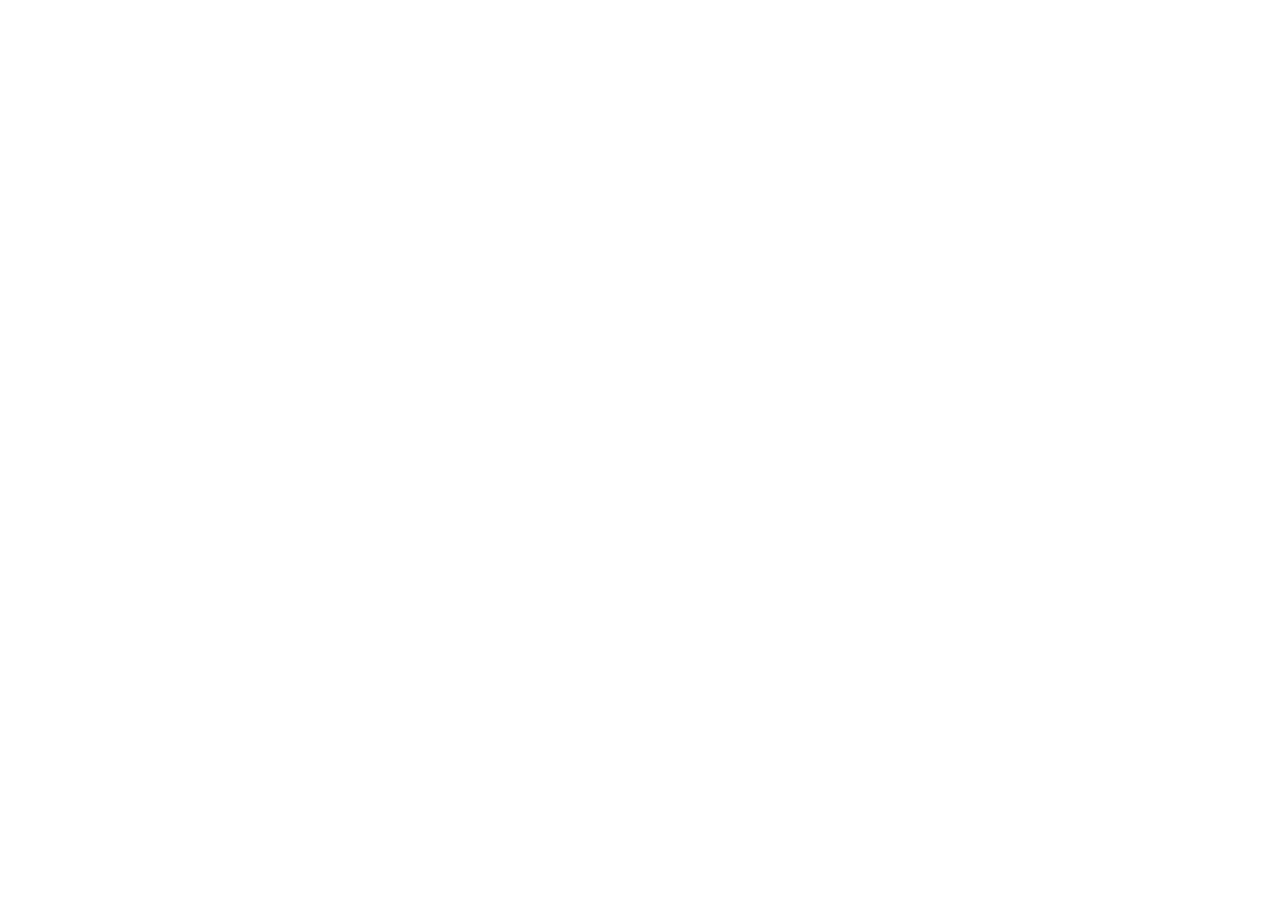
==== commit 2a13ede2: "Add files via upload" ====
--- a/nothing-to-worry-about.html
+++ b/nothing-to-worry-about.html
@@ -1,133 +1,24 @@
 <!DOCTYPE html>
 <html lang="en">
 <head>
+  <!-- Google tag (gtag.js) -->
+  <script async src="https://www.googletagmanager.com/gtag/js?id=G-VKFHMY0KLS"></script>
+  <script>
+    window.dataLayer = window.dataLayer || [];
+    function gtag(){dataLayer.push(arguments);}
+    gtag('js', new Date());
+
+    gtag('config', 'G-VKFHMY0KLS');
+  </script>
   <meta charset="utf-8" />
   <meta name="viewport" content="width=device-width, initial-scale=1" />
-  <title>J. Lewis Blog | THE Nothing-To-Worry-About League</title>
-  <meta name="description" content="A satirical J. Lewis blog post about boundaries, midnight messages, disclosure-by-discovery, and the contradiction between reassurance and behavior." />
-  <meta property="og:title" content="J. Lewis Blog | The Nothing-To-Worry-About League" />
-  <meta property="og:description" content="A truth bomb wrapped in comedy: from the husband's perspective, the issue is not one message — it is trust, timing, secrecy, and mixed signals." />
-  <meta property="og:image" content="assets/ingleside-coaches.svg" />
-  <link rel="stylesheet" href="styles.css" />
-</head>
-<body>
-  <main class="site-shell">
-    <header class="hero">
-      <div class="hero-copy">
-        <p class="eyebrow">J. Lewis Blog · Gcode Max Satire</p>
-        <h1>The Nothing-To-Worry-About League</h1>
-        <p class="subtitle">A husband trying to laugh instead of lose his mind over boundaries that get technically acknowledged, emotionally ignored, and then dressed up in midnight timestamps.</p>
-        <div class="hero-actions">
-          <a href="index.html" class="button">Back to timeline</a>
-          <a href="#post" class="button primary">Read the post</a>
-          <a href="#posters" class="button">View poster-style images</a>
-        </div>
-      </div>
-      <figure class="hero-art">
-        <img src="assets/ingleside-coaches.svg" alt="Ingleside co-coaches poster featuring Coach Kevin and Coach Jesica" />
-      </figure>
-    </header>
+  <title>A man can be emotionally intelligent and still notice when the math is doing cartwheels. He can avoid accusations and still say, “This looks bad.” He can love his wife and still say, “This behavior is confusing, painful, and not aligned with what we agreed to.”
 
-    <section class="notice">
-      <strong>Satirical opinion note:</strong> This page is written from the husband’s perspective. It critiques contradiction, timing, secrecy, and disclosure patterns. It does not claim cheating as fact and it is not written as a personal attack.
-    </section>
+So here is the serious point underneath all the sarcasm: trust is not rebuilt by technicalities. Not by “it was just a job link.” Not by deleted context. Not by private accounts. Not by selective disclosure. Not by asking someone to ignore the exact behavior that created the concern.
 
-    <section id="posters" class="poster-grid">
-      <article class="poster-card">
-        <img src="assets/ingleside-coaches.svg" alt="Uploaded Ingleside co-coaches poster" />
-        <h2>Featured Image</h2>
-        <p>The specific Ingleside co-coaches poster tied to the satirical blog entry.</p>
-      </article>
-      <article class="poster-card">
-        <img src="assets/midnight-scoreboard.svg" alt="Midnight scoreboard poster graphic" />
-        <h2>12:05 A.M. Division</h2>
-        <p>Because apparently the trust department now keeps vampire hours.</p>
-      </article>
-      <article class="poster-card">
-        <img src="assets/boundary-playbook.svg" alt="Boundary playbook poster graphic" />
-        <h2>The Boundary Playbook</h2>
-        <p>Rule one: if the agreement is disclosure, the discovery channel is not the disclosure channel.</p>
-      </article>
-      <article class="poster-card">
-        <img src="assets/phone-locker.svg" alt="Phone locker poster graphic" />
-        <h2>Classified Phone Energy</h2>
-        <p>You do not rebuild trust by making the phone feel like a CIA folder with a screen protector.</p>
-      </article>
-    </section>
+Trust is rebuilt when behavior matches the agreement consistently, clearly, and without the other person having to discover the truth like they are dusting for fingerprints in their own marriage.
 
-    <article id="post" class="blog-post">
-      <p class="tagline">Truth bomb wrapped in comedy</p>
-      <h2>“Nothing to Worry About” — The Official Theme Song of Suspicious Timing</h2>
+Because “nothing to worry about” only works when the actions look like nothing to worry about. Otherwise, it is not reassurance. It is comedy.
 
-      <p>There is a special kind of confusion that hits a husband when he is told, “You have nothing to worry about,” while actively watching behavior that looks like it came straight out of the Worry Starter Kit: Deluxe Marriage Edition.</p>
-
-      <p>Because apparently, in this league, “nothing to worry about” does not mean nothing happened. It means something happened, but you are supposed to spiritually levitate above it like a monk with unlimited patience, no memory, and no access to timestamps.</p>
-
-      <p>From the husband’s perspective, this is not about one message. It is not about one job link. It is not even about the phrase “Options bro,” although let’s be honest, that phrase did walk into the room wearing a ski mask and carrying a crowbar.</p>
-
-      <p>This is about the contradiction. It is about hearing, “Yes, sending Kevin memes or casual messages is not appropriate,” and then later watching the boundary get treated like a wet-floor sign at a trampoline park.</p>
-
-      <p>The expectation was already clear: if there is communication with Kevin, disclose it right away. Not twelve hours later. Not after the phone happens to be left out like a clue in a detective movie. Not after the husband discovers it on his own and everybody suddenly wants to debate the definition of “immediate.”</p>
-
-      <p>Then comes the midnight job-opening message. Around 12:05 a.m., while physically present with her husband, Jesica reportedly sends Kevin a Facebook message about a job opening. Kevin responds, “So.” Jesica replies, “Options bro.”</p>
-
-      <p>Could that be innocent? Sure. A job link is not a crime. A casual phrase is not evidence of cheating. Nobody needs to sprint into accusation land wearing emotional Crocs. But timing matters. History matters. Prior agreements matter. And when the same door has already caused conflict, opening it again at midnight is not exactly a trust-building exercise.</p>
-
-      <p>That is like installing a smoke alarm after lighting the curtains.</p>
-      <p>That is like telling somebody the kitchen is clean while a raccoon in an apron is washing a fork.</p>
-      <p>That is not transparency. That is fog with Wi-Fi.</p>
-
-      <p>The wild part is that this happened while the husband was right there. Same room. Same house. Same marriage. Different communication channel. Nothing says “you have nothing to worry about” like running a side conversation in the emotional background like a suspicious app draining the battery.</p>
-
-      <p>And then shortly after, there appeared to be activity around ProtonMail. To be responsible here: a ProtonMail search or account activity does not prove cheating. It does not prove Kevin. It does not prove anything by itself. But when questionable communication happens at midnight and then secure-email activity appears around 1:15 a.m., the husband’s brain does not respond with, “Ah yes, standard administrative workflow.”</p>
-
-      <p>No. The brain opens a full investigation with theme music.</p>
-
-      <p>The timestamp hires a lawyer. The phone gets a bodyguard. The Wi-Fi router starts sweating. Trust is in the corner filling out a missing-persons report.</p>
-
-      <p>And this is where the pattern department enters the building.</p>
-
-      <p>Last week, it was reportedly “I just asked him two questions.” Okay. Two questions. Very lightweight. Very innocent sentence. Very “nothing to see here.” Except the way it came out was not, “Hey, I communicated with Kevin earlier today like we agreed I would disclose.” It came out by leaving the phone where the husband could find it twelve hours later.</p>
-
-      <p>That is not disclosure. That is a scavenger hunt with marriage consequences.</p>
-
-      <p>The week before that, the husband reportedly found texts on his own and then discovered messages between them had also been deleted the same day. Again, deleted messages do not automatically prove cheating. But deleted messages are not trust vitamins. Deleted messages do not walk into a marriage and say, “Good news, everyone, this should make things clearer.” Deleted messages walk in wearing a hoodie, avoid eye contact, and ask where the exits are.</p>
-
-      <p>So now the husband is being asked to believe three things at once: it was nothing, trust me, and please ignore the fact that every time you learn something, it is because you discovered it yourself.</p>
-
-      <p>Brother, that is not reassurance. That is emotional Sudoku.</p>
-
-      <h3>Translation Department</h3>
-
-      <div class="translation-grid">
-        <div><strong>“It was just a job link.”</strong><span>Please ignore the midnight timestamp and focus on the employment economy.</span></div>
-        <div><strong>“Options bro.”</strong><span>A phrase nobody’s husband wants to see at 12:05 a.m., especially after the boundary meeting already happened.</span></div>
-        <div><strong>“I just asked him two questions.”</strong><span>Please focus on the number two and not the twelve-hour delay.</span></div>
-        <div><strong>“I left my phone out.”</strong><span>Disclosure in the style of a crime-scene clue.</span></div>
-        <div><strong>“You found it, so I was not hiding it.”</strong><span>The bank robber dropped his wallet, therefore technically he cooperated.</span></div>
-        <div><strong>“You are overreacting.”</strong><span>The official anthem of people who skipped the boundary meeting.</span></div>
-      </div>
-
-      <p>That is the issue. Not ownership. Not control. Not paranoia. Accountability. When two people make an agreement and one person says, “Tell me right away if communication happens,” then the other person does not get to redefine “right away” as “whenever the evidence feels emotionally ready to be discovered.”</p>
-
-      <p>Privacy is normal. Everybody deserves space. But secrecy is different. Privacy says, “I am a whole person.” Secrecy says, “I am hiding facts because disclosure would create accountability.” Those are not cousins. Those are two different zip codes.</p>
-
-      <blockquote>Trust does not die because of one message; it dies when the explanation needs more protection than the truth.</blockquote>
-
-      <p>The problem is not that a job link exists. The problem is that the job link arrived wearing the uniform of a pattern: late timing, prior conflict, no immediate disclosure, discovery instead of honesty, and then a whole emotional courtroom where the husband has to prove why the obvious looks obvious.</p>
-
-      <p>A man can be emotionally intelligent and still notice when the math is doing cartwheels. He can avoid accusations and still say, “This looks bad.” He can love his wife and still say, “This behavior is confusing, painful, and not aligned with what we agreed to.”</p>
-
-      <p>So here is the serious point underneath all the sarcasm: trust is not rebuilt by technicalities. Not by “it was just a job link.” Not by deleted context. Not by private accounts. Not by selective disclosure. Not by asking someone to ignore the exact behavior that created the concern.</p>
-
-      <p>Trust is rebuilt when behavior matches the agreement consistently, clearly, and without the other person having to discover the truth like they are dusting for fingerprints in their own marriage.</p>
-
-      <p>Because “nothing to worry about” only works when the actions look like nothing to worry about. Otherwise, it is not reassurance. It is comedy.</p>
-    </article>
-
-    <footer>
-      <p>J. Lewis Blog · satire, boundaries, and the midnight timestamp Olympics.</p>
-    </footer>
-  </main>
-</body>
-</html>
+</title>
+</html>
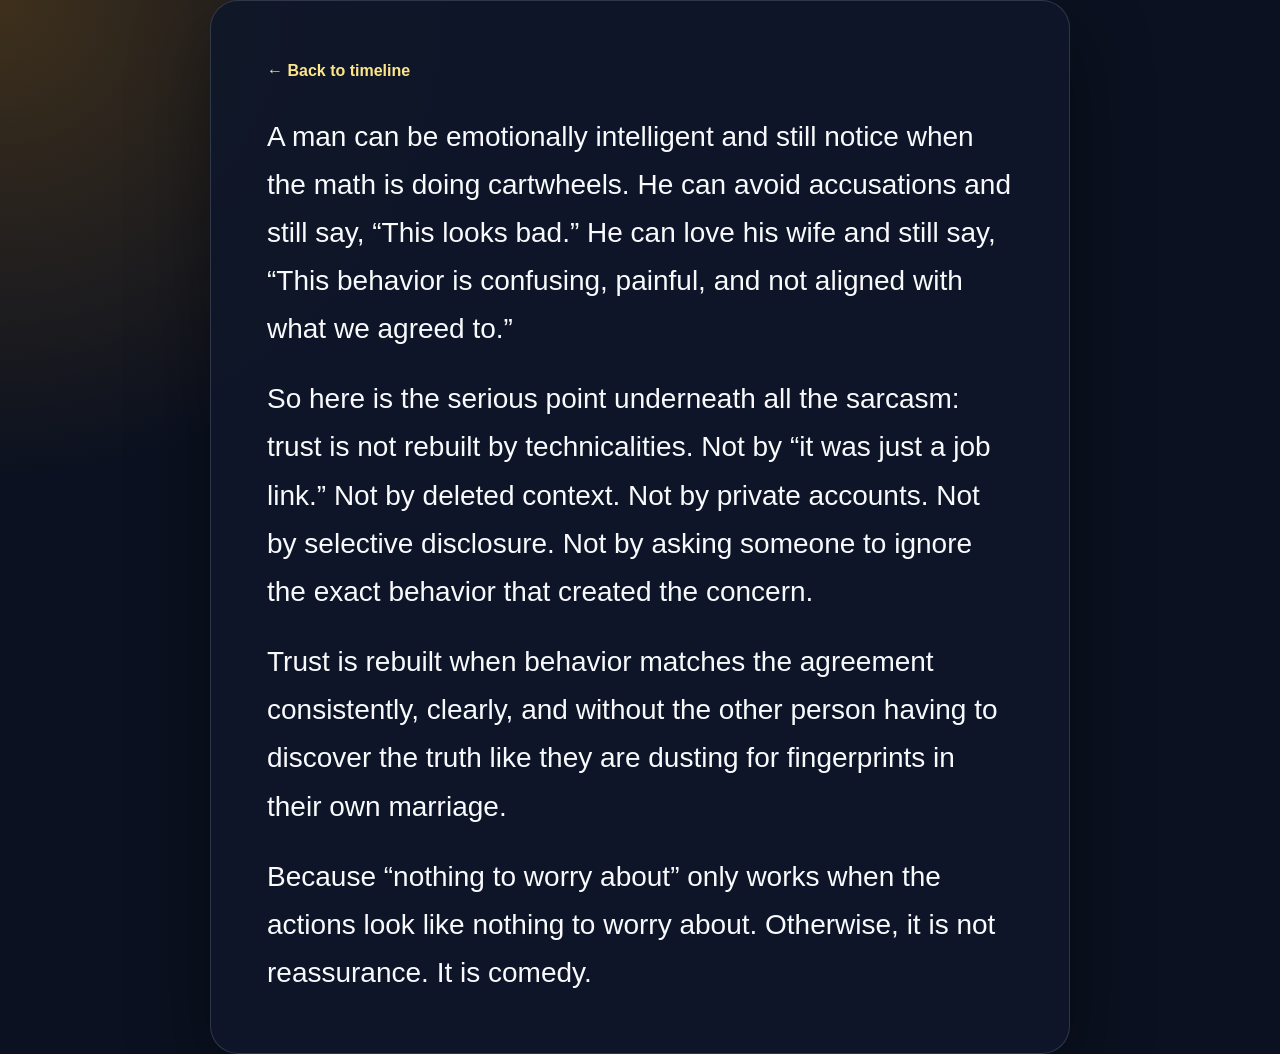
==== commit 6e522b93: "Simplify satirical blog page to core text" ====
--- a/nothing-to-worry-about.html
+++ b/nothing-to-worry-about.html
@@ -7,18 +7,59 @@
     window.dataLayer = window.dataLayer || [];
     function gtag(){dataLayer.push(arguments);}
     gtag('js', new Date());
-
     gtag('config', 'G-VKFHMY0KLS');
   </script>
   <meta charset="utf-8" />
   <meta name="viewport" content="width=device-width, initial-scale=1" />
-  <title>A man can be emotionally intelligent and still notice when the math is doing cartwheels. He can avoid accusations and still say, “This looks bad.” He can love his wife and still say, “This behavior is confusing, painful, and not aligned with what we agreed to.”
+  <title>Nothing to Worry About</title>
+  <meta name="description" content="A short reflection on trust, behavior, and reassurance." />
+  <style>
+    :root { color-scheme: dark; }
+    * { box-sizing: border-box; }
+    body {
+      margin: 0;
+      min-height: 100vh;
+      display: flex;
+      align-items: center;
+      justify-content: center;
+      background: radial-gradient(circle at top left, rgba(245, 158, 11, .22), transparent 30rem), #0b1120;
+      color: #f8fafc;
+      font-family: -apple-system, BlinkMacSystemFont, "Segoe UI", Roboto, Helvetica, Arial, sans-serif;
+      line-height: 1.72;
+    }
+    main {
+      width: min(860px, calc(100% - 32px));
+      padding: clamp(28px, 5vw, 56px);
+      border: 1px solid rgba(148, 163, 184, .24);
+      border-radius: 28px;
+      background: rgba(15, 23, 42, .9);
+      box-shadow: 0 28px 80px rgba(0, 0, 0, .42);
+    }
+    p {
+      margin: 0 0 22px;
+      font-size: clamp(20px, 2.4vw, 28px);
+    }
+    p:last-child { margin-bottom: 0; }
+    a {
+      display: inline-block;
+      margin-bottom: 28px;
+      color: #fde68a;
+      text-decoration: none;
+      font-weight: 800;
+    }
+  </style>
+</head>
+<body>
+  <main>
+    <a href="index.html">← Back to timeline</a>
 
-So here is the serious point underneath all the sarcasm: trust is not rebuilt by technicalities. Not by “it was just a job link.” Not by deleted context. Not by private accounts. Not by selective disclosure. Not by asking someone to ignore the exact behavior that created the concern.
+    <p>A man can be emotionally intelligent and still notice when the math is doing cartwheels. He can avoid accusations and still say, “This looks bad.” He can love his wife and still say, “This behavior is confusing, painful, and not aligned with what we agreed to.”</p>
 
-Trust is rebuilt when behavior matches the agreement consistently, clearly, and without the other person having to discover the truth like they are dusting for fingerprints in their own marriage.
+    <p>So here is the serious point underneath all the sarcasm: trust is not rebuilt by technicalities. Not by “it was just a job link.” Not by deleted context. Not by private accounts. Not by selective disclosure. Not by asking someone to ignore the exact behavior that created the concern.</p>
 
-Because “nothing to worry about” only works when the actions look like nothing to worry about. Otherwise, it is not reassurance. It is comedy.
+    <p>Trust is rebuilt when behavior matches the agreement consistently, clearly, and without the other person having to discover the truth like they are dusting for fingerprints in their own marriage.</p>
 
-</title>
-</html>+    <p>Because “nothing to worry about” only works when the actions look like nothing to worry about. Otherwise, it is not reassurance. It is comedy.</p>
+  </main>
+</body>
+</html>
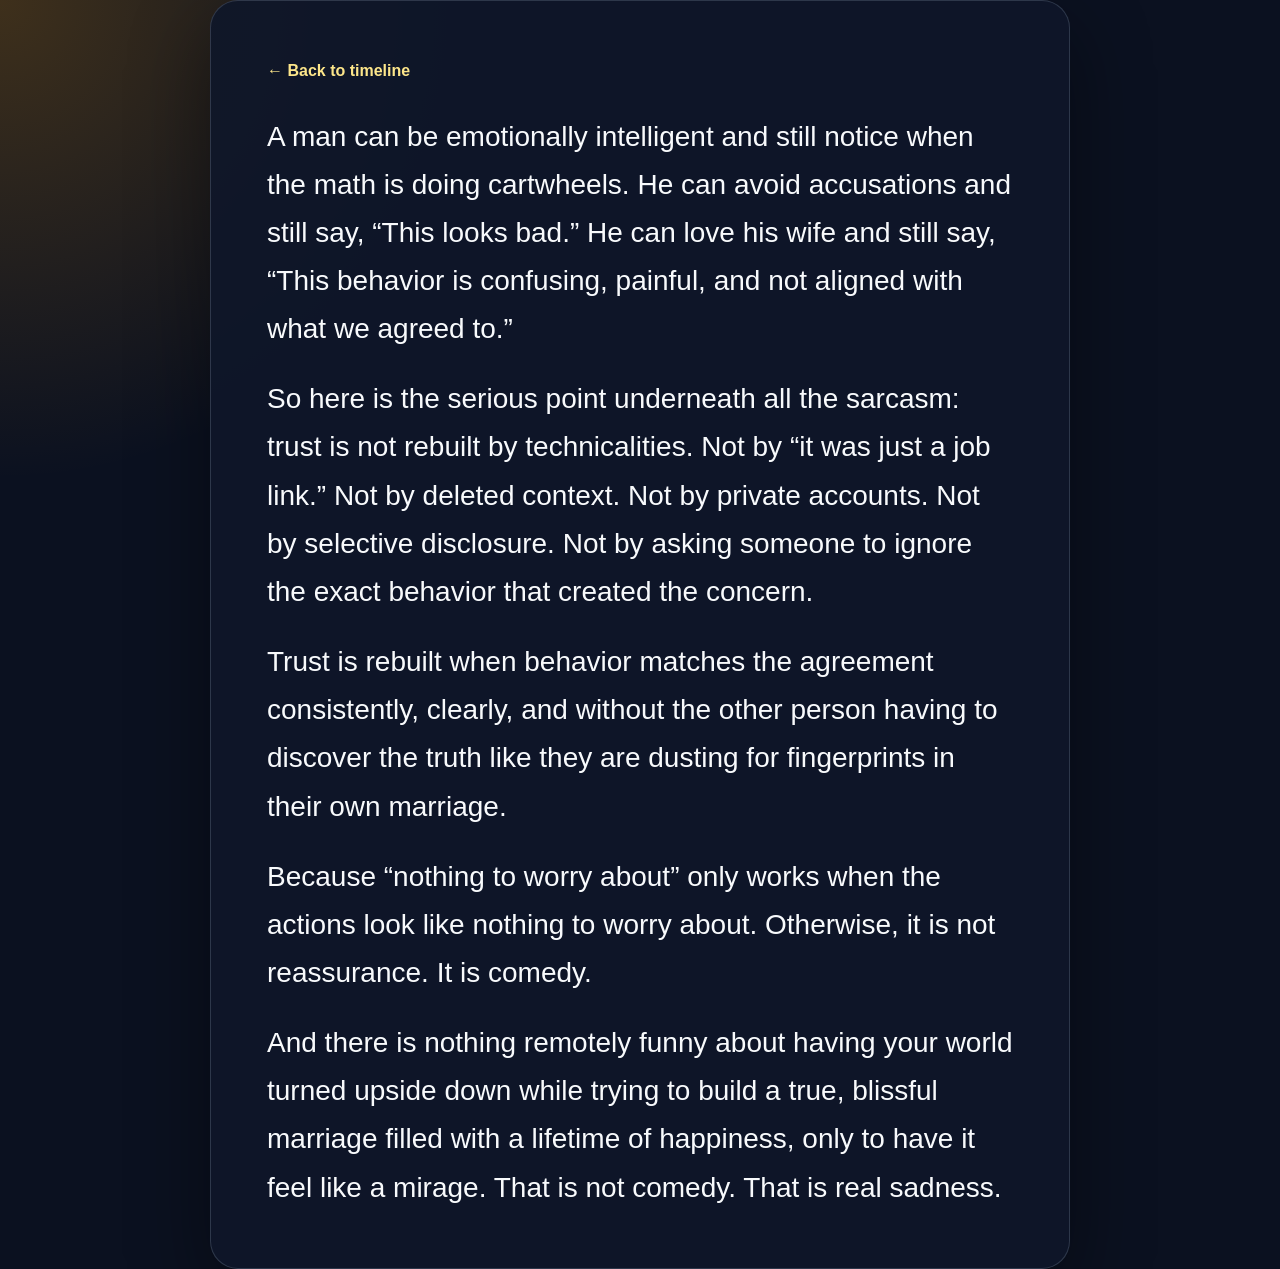
==== commit 01babc86: "Add final serious paragraph to blog page" ====
--- a/nothing-to-worry-about.html
+++ b/nothing-to-worry-about.html
@@ -16,50 +16,21 @@
   <style>
     :root { color-scheme: dark; }
     * { box-sizing: border-box; }
-    body {
-      margin: 0;
-      min-height: 100vh;
-      display: flex;
-      align-items: center;
-      justify-content: center;
-      background: radial-gradient(circle at top left, rgba(245, 158, 11, .22), transparent 30rem), #0b1120;
-      color: #f8fafc;
-      font-family: -apple-system, BlinkMacSystemFont, "Segoe UI", Roboto, Helvetica, Arial, sans-serif;
-      line-height: 1.72;
-    }
-    main {
-      width: min(860px, calc(100% - 32px));
-      padding: clamp(28px, 5vw, 56px);
-      border: 1px solid rgba(148, 163, 184, .24);
-      border-radius: 28px;
-      background: rgba(15, 23, 42, .9);
-      box-shadow: 0 28px 80px rgba(0, 0, 0, .42);
-    }
-    p {
-      margin: 0 0 22px;
-      font-size: clamp(20px, 2.4vw, 28px);
-    }
+    body { margin: 0; min-height: 100vh; display: flex; align-items: center; justify-content: center; background: radial-gradient(circle at top left, rgba(245, 158, 11, .22), transparent 30rem), #0b1120; color: #f8fafc; font-family: -apple-system, BlinkMacSystemFont, "Segoe UI", Roboto, Helvetica, Arial, sans-serif; line-height: 1.72; }
+    main { width: min(860px, calc(100% - 32px)); padding: clamp(28px, 5vw, 56px); border: 1px solid rgba(148, 163, 184, .24); border-radius: 28px; background: rgba(15, 23, 42, .9); box-shadow: 0 28px 80px rgba(0, 0, 0, .42); }
+    p { margin: 0 0 22px; font-size: clamp(20px, 2.4vw, 28px); }
     p:last-child { margin-bottom: 0; }
-    a {
-      display: inline-block;
-      margin-bottom: 28px;
-      color: #fde68a;
-      text-decoration: none;
-      font-weight: 800;
-    }
+    a { display: inline-block; margin-bottom: 28px; color: #fde68a; text-decoration: none; font-weight: 800; }
   </style>
 </head>
 <body>
   <main>
     <a href="index.html">← Back to timeline</a>
-
     <p>A man can be emotionally intelligent and still notice when the math is doing cartwheels. He can avoid accusations and still say, “This looks bad.” He can love his wife and still say, “This behavior is confusing, painful, and not aligned with what we agreed to.”</p>
-
     <p>So here is the serious point underneath all the sarcasm: trust is not rebuilt by technicalities. Not by “it was just a job link.” Not by deleted context. Not by private accounts. Not by selective disclosure. Not by asking someone to ignore the exact behavior that created the concern.</p>
-
     <p>Trust is rebuilt when behavior matches the agreement consistently, clearly, and without the other person having to discover the truth like they are dusting for fingerprints in their own marriage.</p>
-
     <p>Because “nothing to worry about” only works when the actions look like nothing to worry about. Otherwise, it is not reassurance. It is comedy.</p>
+    <p>And there is nothing remotely funny about having your world turned upside down while trying to build a true, blissful marriage filled with a lifetime of happiness, only to have it feel like a mirage. That is not comedy. That is real sadness.</p>
   </main>
 </body>
 </html>
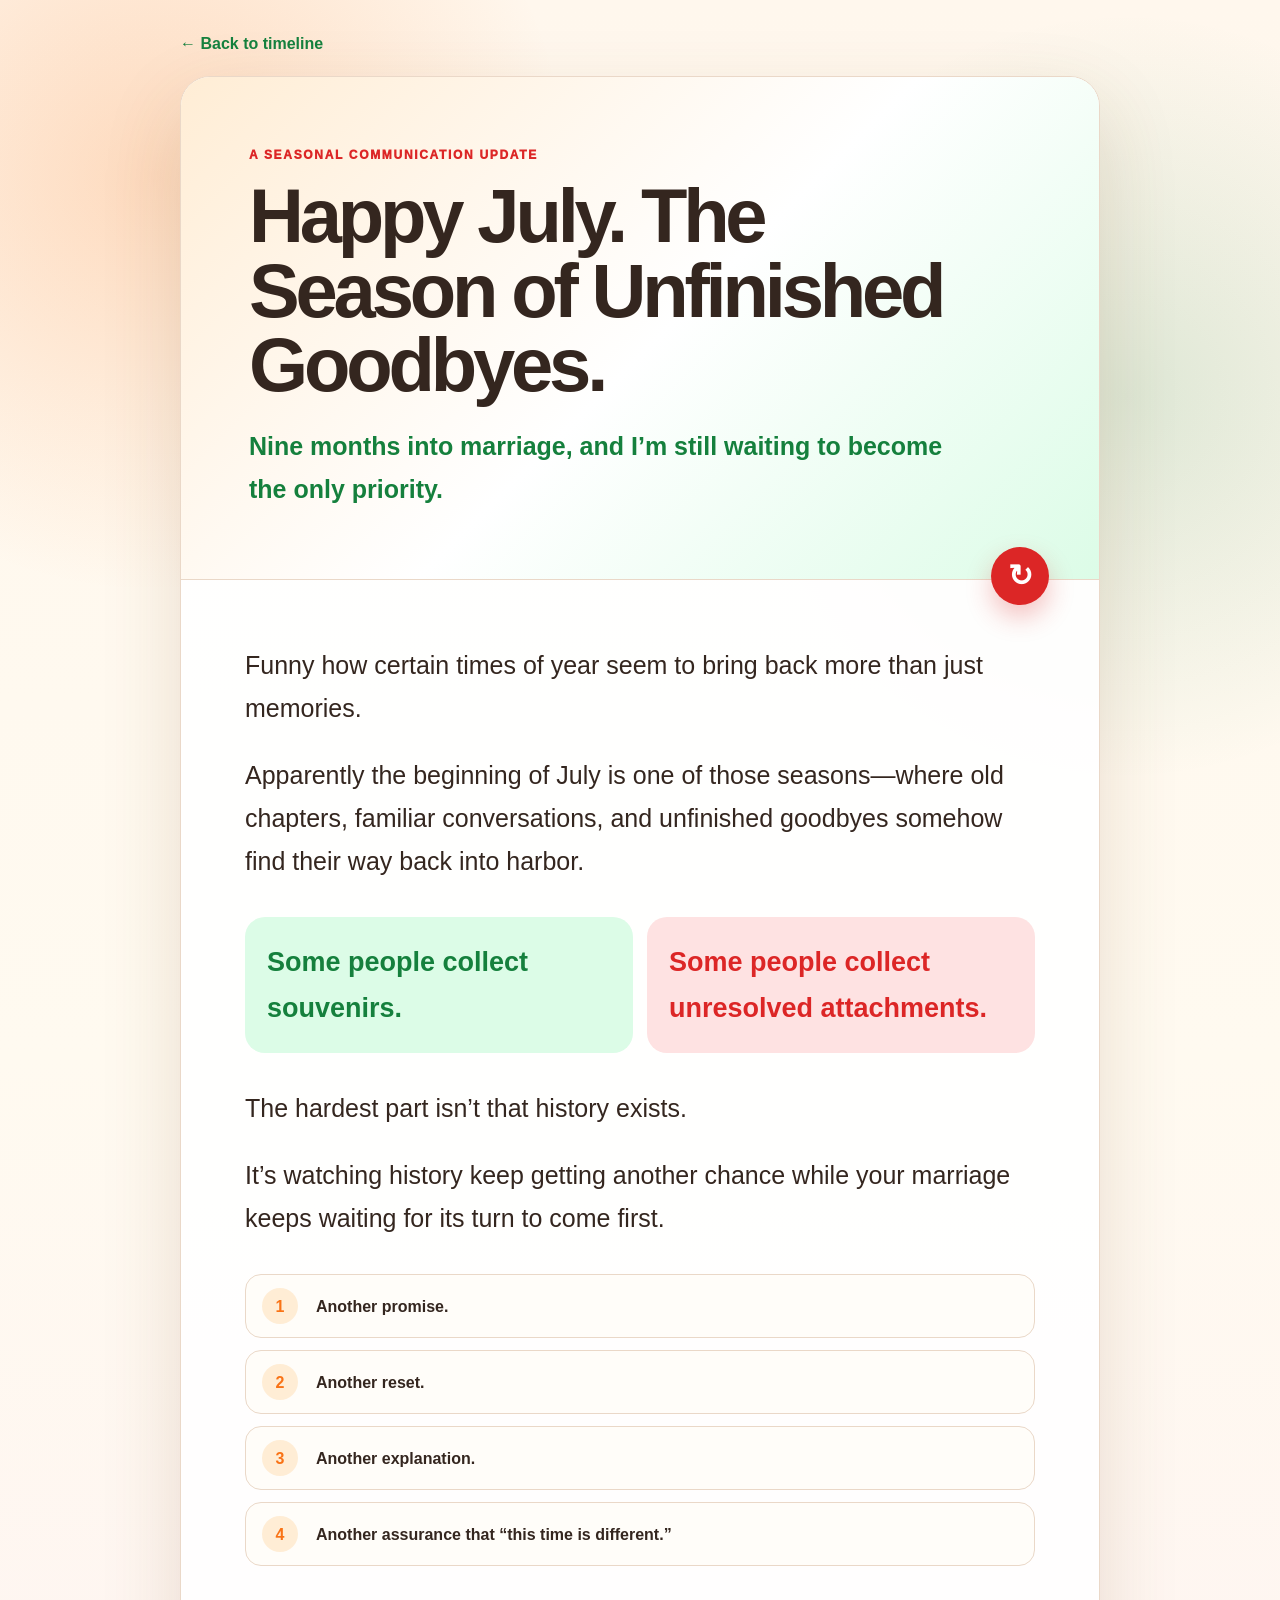
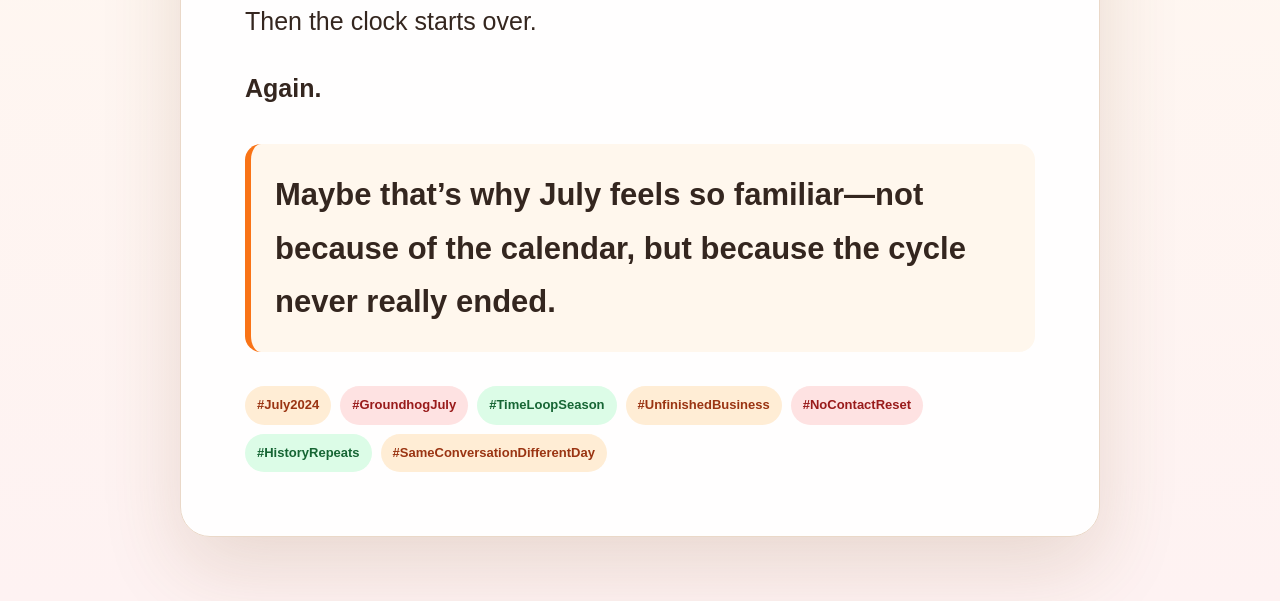
==== commit 461599c9: "Restyle satirical blog with light July theme" ====
--- a/nothing-to-worry-about.html
+++ b/nothing-to-worry-about.html
@@ -11,26 +11,213 @@
   </script>
   <meta charset="utf-8" />
   <meta name="viewport" content="width=device-width, initial-scale=1" />
-  <title>Nothing to Worry About</title>
-  <meta name="description" content="A short reflection on trust, behavior, and reassurance." />
+  <title>Happy July — The Season of Unfinished Goodbyes</title>
+  <meta name="description" content="A satirical reflection on recurring communication, unfinished goodbyes, and the countdown resetting again." />
   <style>
-    :root { color-scheme: dark; }
+    :root {
+      --cream: #fffaf0;
+      --paper: #ffffff;
+      --ink: #34261f;
+      --muted: #75645a;
+      --orange: #f97316;
+      --soft-orange: #ffedd5;
+      --red: #dc2626;
+      --soft-red: #fee2e2;
+      --green: #15803d;
+      --soft-green: #dcfce7;
+      --line: #ead8c8;
+    }
     * { box-sizing: border-box; }
-    body { margin: 0; min-height: 100vh; display: flex; align-items: center; justify-content: center; background: radial-gradient(circle at top left, rgba(245, 158, 11, .22), transparent 30rem), #0b1120; color: #f8fafc; font-family: -apple-system, BlinkMacSystemFont, "Segoe UI", Roboto, Helvetica, Arial, sans-serif; line-height: 1.72; }
-    main { width: min(860px, calc(100% - 32px)); padding: clamp(28px, 5vw, 56px); border: 1px solid rgba(148, 163, 184, .24); border-radius: 28px; background: rgba(15, 23, 42, .9); box-shadow: 0 28px 80px rgba(0, 0, 0, .42); }
-    p { margin: 0 0 22px; font-size: clamp(20px, 2.4vw, 28px); }
-    p:last-child { margin-bottom: 0; }
-    a { display: inline-block; margin-bottom: 28px; color: #fde68a; text-decoration: none; font-weight: 800; }
+    body {
+      margin: 0;
+      min-height: 100vh;
+      background:
+        radial-gradient(circle at 12% 8%, rgba(249,115,22,.22), transparent 26rem),
+        radial-gradient(circle at 88% 18%, rgba(21,128,61,.14), transparent 24rem),
+        linear-gradient(180deg, #fff7ed 0%, var(--cream) 48%, #fef2f2 100%);
+      color: var(--ink);
+      font-family: -apple-system, BlinkMacSystemFont, "Segoe UI", Roboto, Helvetica, Arial, sans-serif;
+      line-height: 1.72;
+    }
+    .wrap { width: min(920px, calc(100% - 30px)); margin: 0 auto; padding: 30px 0 64px; }
+    .back {
+      display: inline-flex;
+      align-items: center;
+      gap: 8px;
+      margin-bottom: 18px;
+      color: var(--green);
+      text-decoration: none;
+      font-weight: 850;
+    }
+    article {
+      overflow: hidden;
+      border: 1px solid var(--line);
+      border-radius: 30px;
+      background: rgba(255,255,255,.93);
+      box-shadow: 0 30px 80px rgba(120,72,30,.16);
+    }
+    .hero {
+      position: relative;
+      padding: clamp(30px, 6vw, 68px);
+      background: linear-gradient(135deg, var(--soft-orange), #fff 52%, var(--soft-green));
+      border-bottom: 1px solid var(--line);
+    }
+    .hero:after {
+      content: "↻";
+      position: absolute;
+      right: clamp(18px, 5vw, 50px);
+      bottom: -26px;
+      width: 58px;
+      height: 58px;
+      display: grid;
+      place-items: center;
+      border-radius: 50%;
+      background: var(--red);
+      color: #fff;
+      font-size: 30px;
+      font-weight: 900;
+      box-shadow: 0 12px 26px rgba(220,38,38,.28);
+      animation: resetSpin 5s ease-in-out infinite;
+    }
+    .eyebrow {
+      color: var(--red);
+      font-size: 12px;
+      font-weight: 950;
+      letter-spacing: .14em;
+      text-transform: uppercase;
+      margin-bottom: 14px;
+    }
+    h1 {
+      margin: 0;
+      max-width: 760px;
+      font-size: clamp(40px, 7vw, 76px);
+      line-height: .98;
+      letter-spacing: -.055em;
+    }
+    .dek {
+      margin: 22px 0 0;
+      max-width: 720px;
+      color: var(--green);
+      font-size: clamp(18px, 2.5vw, 25px);
+      font-weight: 800;
+    }
+    .content { padding: clamp(30px, 6vw, 64px); }
+    p { margin: 0 0 24px; font-size: clamp(19px, 2.2vw, 25px); }
+    .pair {
+      margin: 34px 0;
+      display: grid;
+      grid-template-columns: 1fr 1fr;
+      gap: 14px;
+    }
+    .line-card {
+      padding: 22px;
+      border-radius: 20px;
+      font-size: clamp(20px, 2.5vw, 27px);
+      font-weight: 900;
+    }
+    .line-card:first-child { background: var(--soft-green); color: var(--green); }
+    .line-card:last-child { background: var(--soft-red); color: var(--red); }
+    .reset-list {
+      margin: 34px 0;
+      display: grid;
+      gap: 12px;
+    }
+    .reset-row {
+      display: grid;
+      grid-template-columns: 42px 1fr;
+      align-items: center;
+      gap: 12px;
+      padding: 13px 16px;
+      border: 1px solid var(--line);
+      border-radius: 16px;
+      background: #fffdf9;
+      font-weight: 800;
+    }
+    .reset-row span:first-child {
+      display: grid;
+      place-items: center;
+      width: 36px;
+      height: 36px;
+      border-radius: 50%;
+      background: var(--soft-orange);
+      color: var(--orange);
+    }
+    .closing {
+      margin-top: 34px;
+      padding: 24px;
+      border-left: 6px solid var(--orange);
+      border-radius: 16px;
+      background: #fff7ed;
+      font-size: clamp(22px, 3vw, 31px);
+      font-weight: 900;
+    }
+    .tags { display: flex; flex-wrap: wrap; gap: 9px; margin-top: 34px; }
+    .tag {
+      padding: 8px 12px;
+      border-radius: 999px;
+      background: var(--soft-orange);
+      color: #9a3412;
+      font-size: 13px;
+      font-weight: 900;
+    }
+    .tag:nth-child(3n+2) { background: var(--soft-red); color: #991b1b; }
+    .tag:nth-child(3n) { background: var(--soft-green); color: #166534; }
+    @keyframes resetSpin {
+      0%, 70%, 100% { transform: rotate(0deg) scale(1); }
+      82% { transform: rotate(-28deg) scale(1.06); }
+      92% { transform: rotate(360deg) scale(1.12); }
+    }
+    @media (max-width: 680px) {
+      .pair { grid-template-columns: 1fr; }
+      .hero:after { width: 50px; height: 50px; bottom: -22px; }
+    }
   </style>
 </head>
 <body>
-  <main>
-    <a href="index.html">← Back to timeline</a>
-    <p>A man can be emotionally intelligent and still notice when the math is doing cartwheels. He can avoid accusations and still say, “This looks bad.” He can love his wife and still say, “This behavior is confusing, painful, and not aligned with what we agreed to.”</p>
-    <p>So here is the serious point underneath all the sarcasm: trust is not rebuilt by technicalities. Not by “it was just a job link.” Not by deleted context. Not by private accounts. Not by selective disclosure. Not by asking someone to ignore the exact behavior that created the concern.</p>
-    <p>Trust is rebuilt when behavior matches the agreement consistently, clearly, and without the other person having to discover the truth like they are dusting for fingerprints in their own marriage.</p>
-    <p>Because “nothing to worry about” only works when the actions look like nothing to worry about. Otherwise, it is not reassurance. It is comedy.</p>
-    <p>And there is nothing remotely funny about having your world turned upside down while trying to build a true, blissful marriage filled with a lifetime of happiness, only to have it feel like a mirage. That is not comedy. That is real sadness.</p>
-  </main>
+  <div class="wrap">
+    <a class="back" href="index.html">← Back to timeline</a>
+    <article>
+      <header class="hero">
+        <div class="eyebrow">A seasonal communication update</div>
+        <h1>Happy July. The Season of Unfinished Goodbyes.</h1>
+        <p class="dek">Nine months into marriage, and I’m still waiting to become the only priority.</p>
+      </header>
+
+      <main class="content">
+        <p>Funny how certain times of year seem to bring back more than just memories.</p>
+        <p>Apparently the beginning of July is one of those seasons—where old chapters, familiar conversations, and unfinished goodbyes somehow find their way back into harbor.</p>
+
+        <div class="pair">
+          <div class="line-card">Some people collect souvenirs.</div>
+          <div class="line-card">Some people collect unresolved attachments.</div>
+        </div>
+
+        <p>The hardest part isn’t that history exists.</p>
+        <p>It’s watching history keep getting another chance while your marriage keeps waiting for its turn to come first.</p>
+
+        <div class="reset-list">
+          <div class="reset-row"><span>1</span><div>Another promise.</div></div>
+          <div class="reset-row"><span>2</span><div>Another reset.</div></div>
+          <div class="reset-row"><span>3</span><div>Another explanation.</div></div>
+          <div class="reset-row"><span>4</span><div>Another assurance that “this time is different.”</div></div>
+        </div>
+
+        <p>Then the clock starts over.</p>
+        <p><strong>Again.</strong></p>
+
+        <div class="closing">Maybe that’s why July feels so familiar—not because of the calendar, but because the cycle never really ended.</div>
+
+        <div class="tags">
+          <span class="tag">#July2024</span>
+          <span class="tag">#GroundhogJuly</span>
+          <span class="tag">#TimeLoopSeason</span>
+          <span class="tag">#UnfinishedBusiness</span>
+          <span class="tag">#NoContactReset</span>
+          <span class="tag">#HistoryRepeats</span>
+          <span class="tag">#SameConversationDifferentDay</span>
+        </div>
+      </main>
+    </article>
+  </div>
 </body>
-</html>
+</html>
